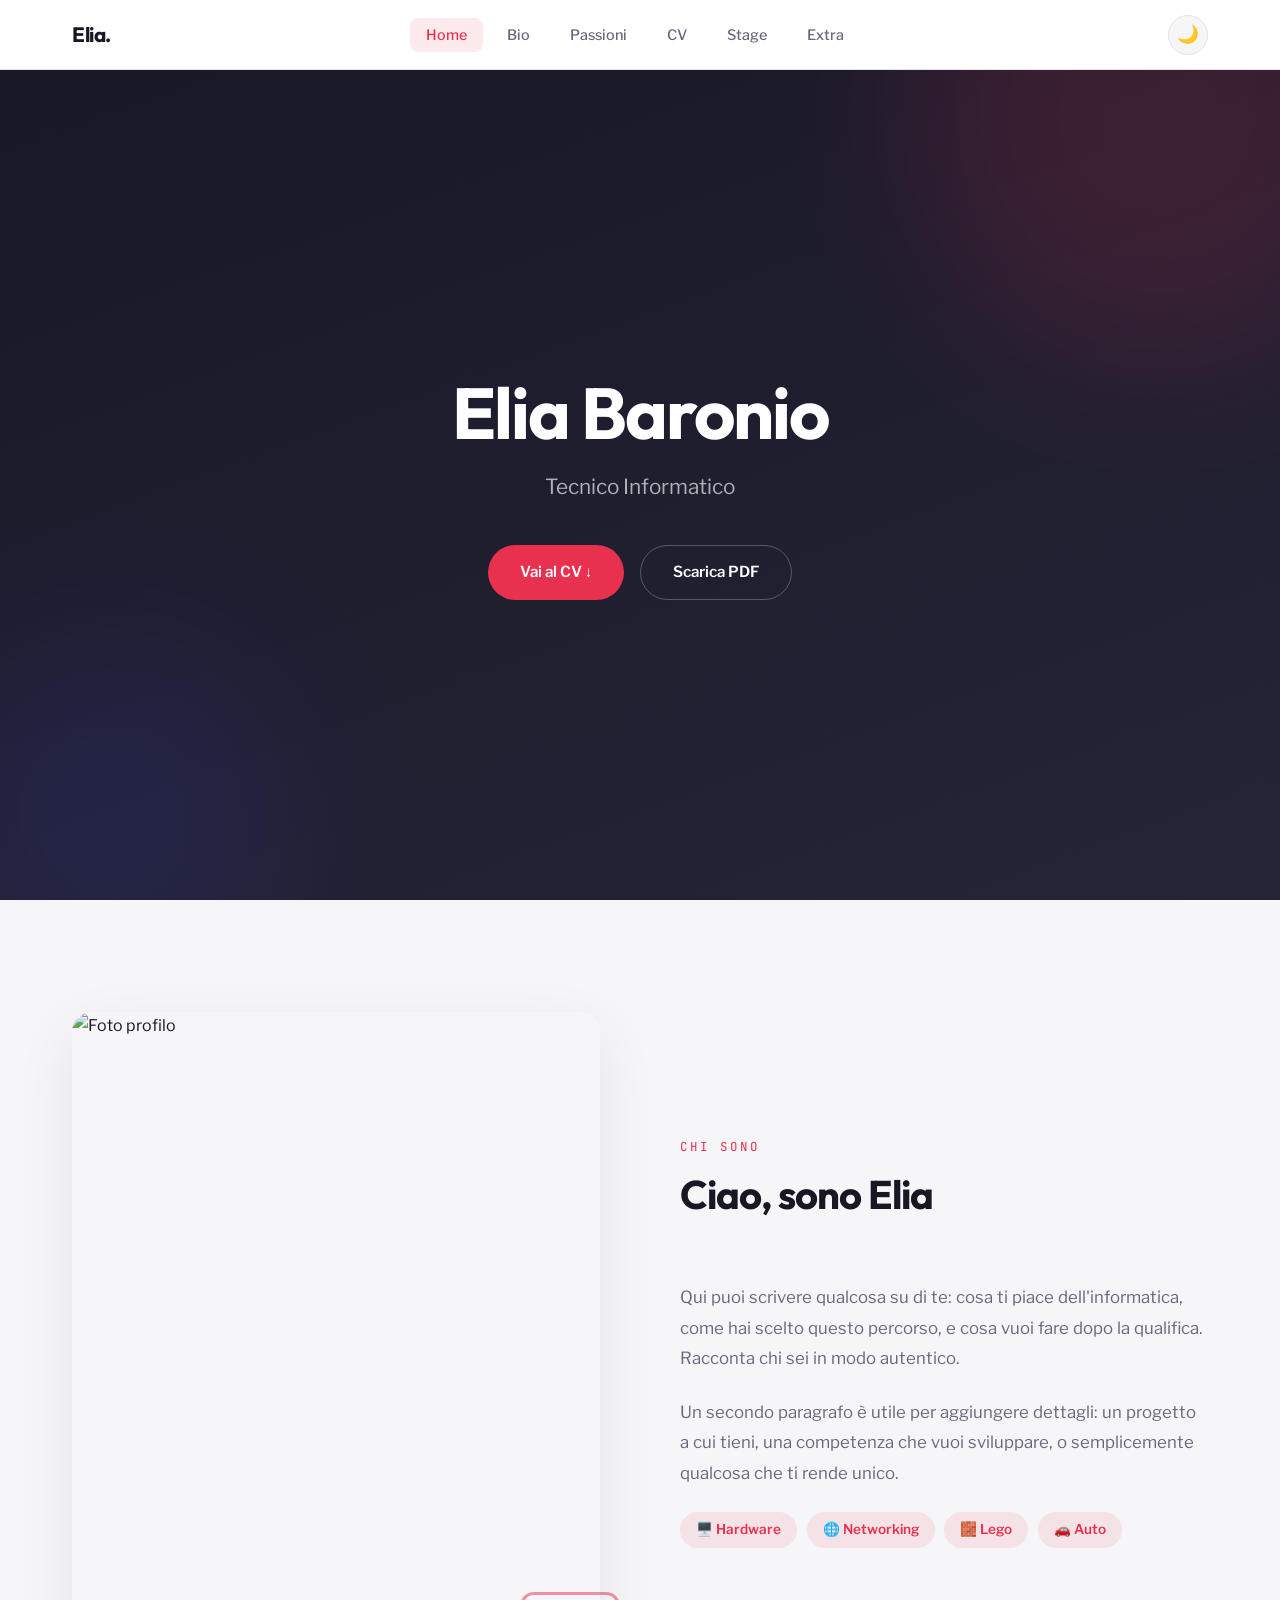
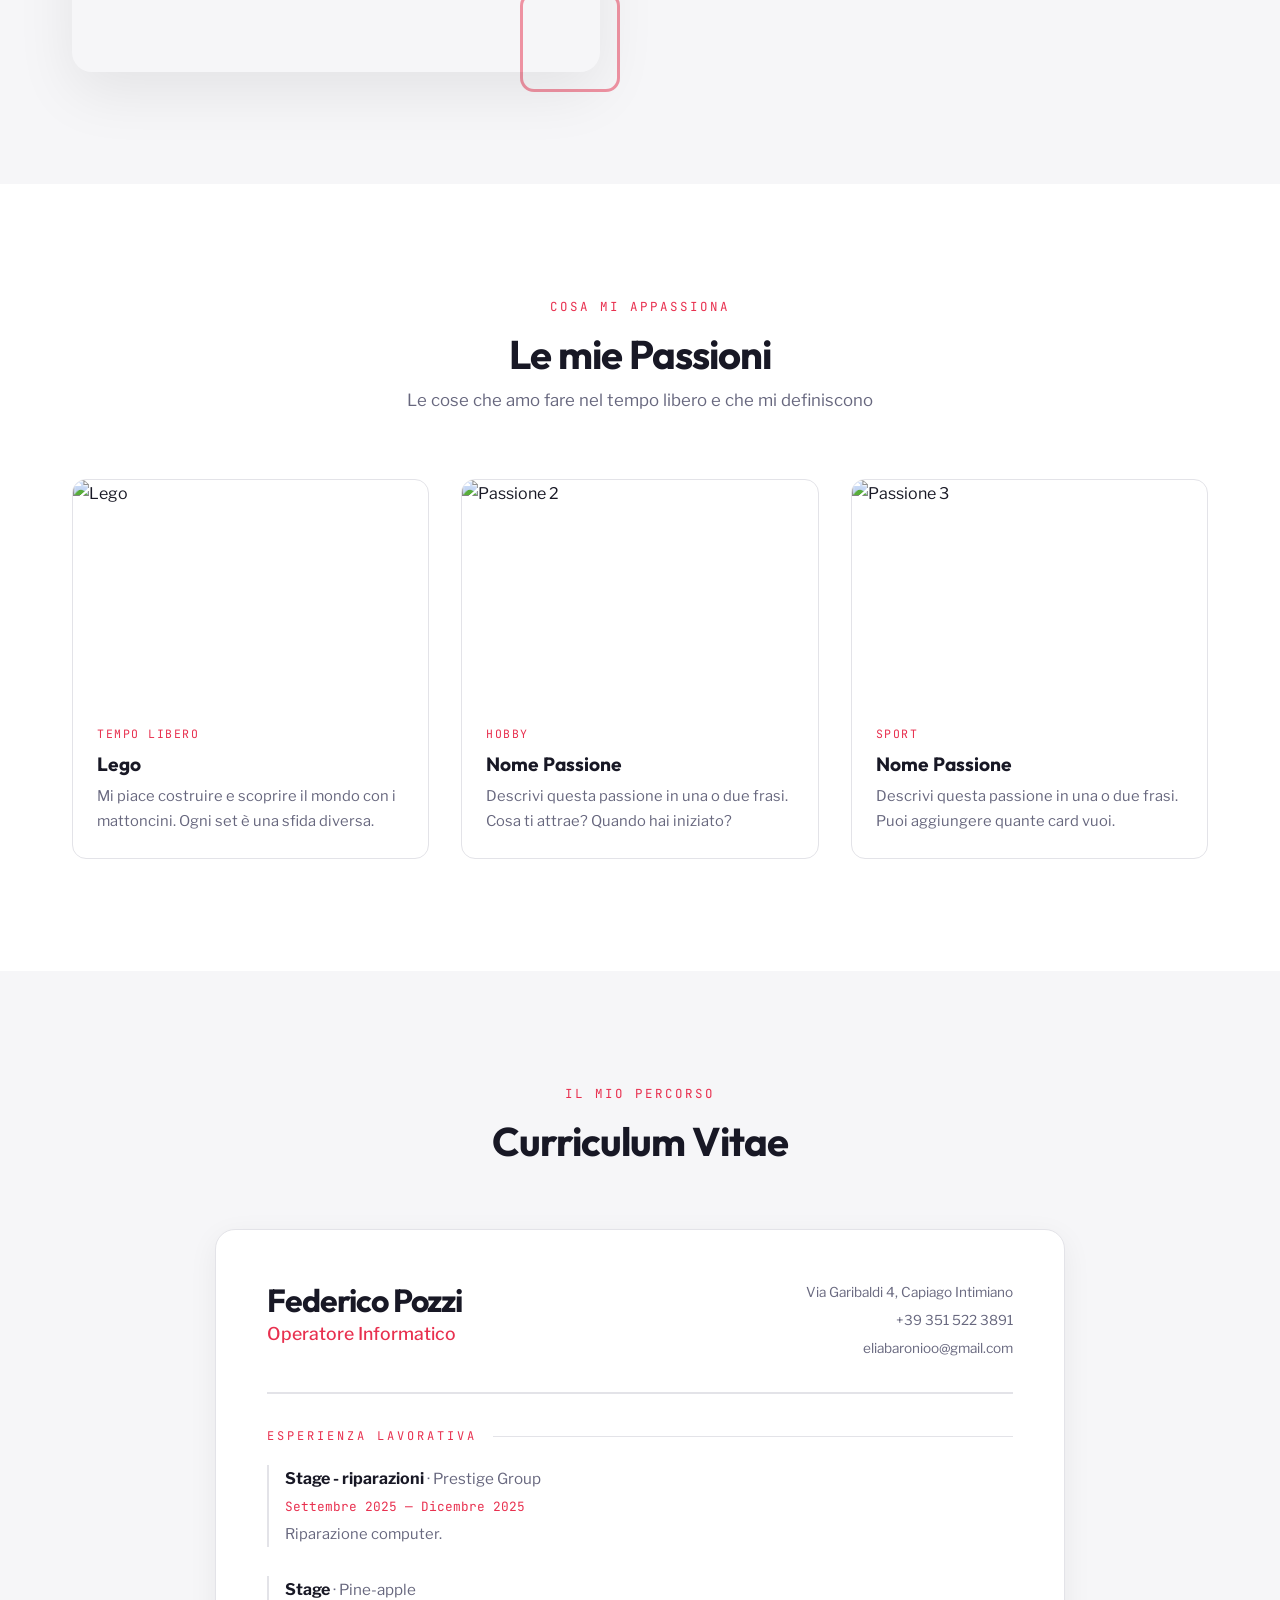
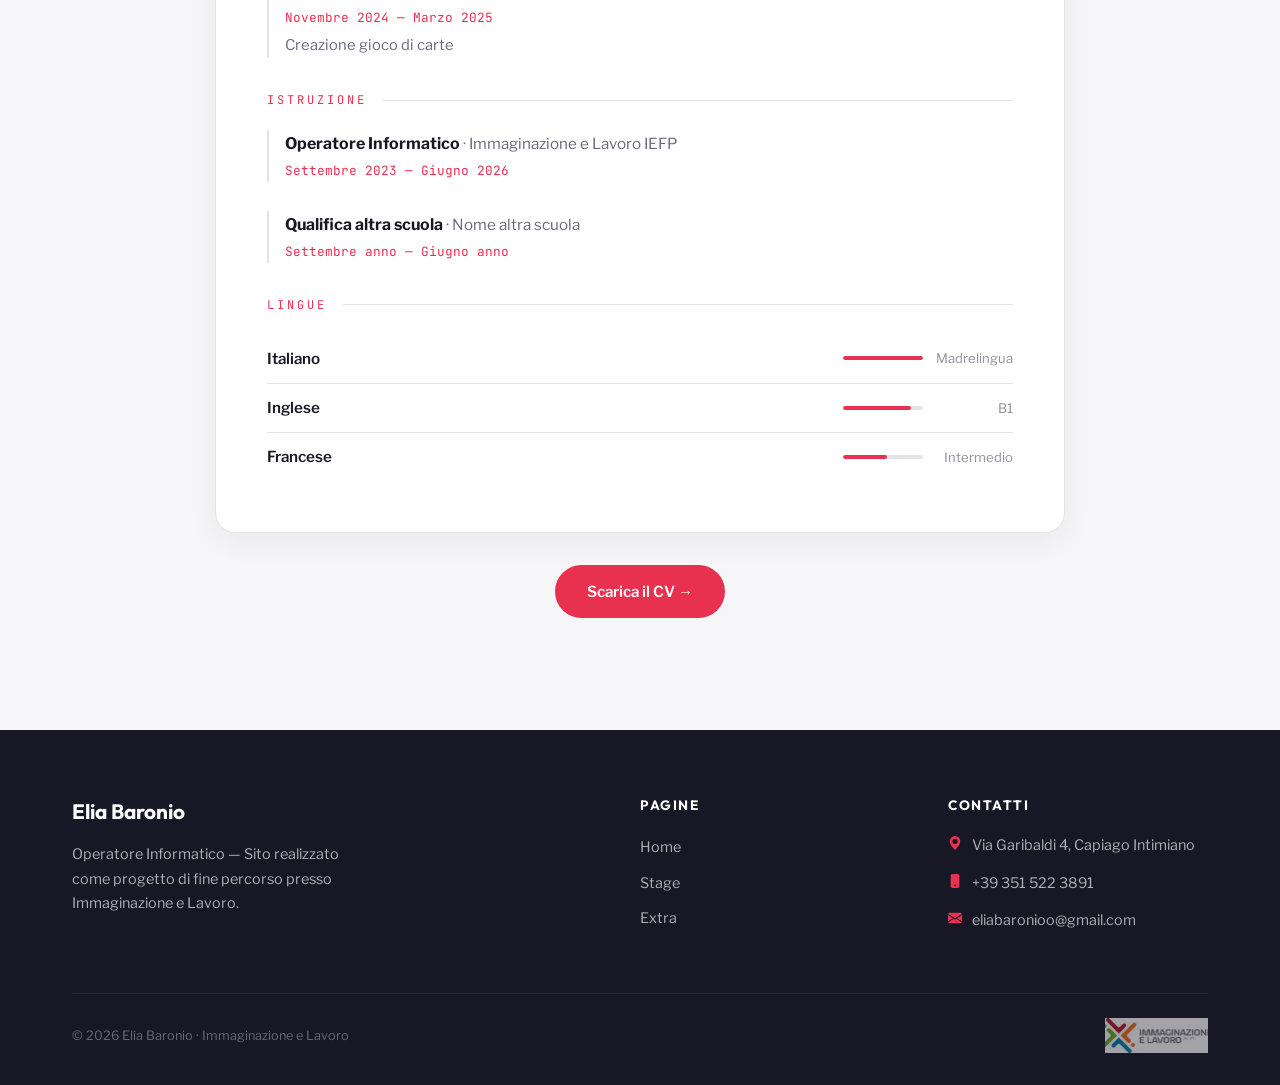
==== index.html @ a33b9530 "Initial commit" ====
<!DOCTYPE html>
<html lang="it" data-theme="default">
<!--
    PERSONALIZZAZIONE RAPIDA:
    
    1. TEMA: cambia data-theme="default" qui sopra con:
       ocean, sunset, forest, lavender, mono
    
    2. DARK MODE: il bottone 🌙 in alto a destra
    
    3. FONT: cambia i link Google Fonts qui sotto
    
    4. CONTENUTI: cerca i commenti "MODIFICA" nel codice
-->
<head>
    <meta charset="UTF-8">
    <meta name="viewport" content="width=device-width, initial-scale=1.0">
    <title>Elia Baronio — Portfolio</title>

    <!-- MODIFICA: Cambia i font qui se vuoi -->
    <link rel="preconnect" href="https://fonts.googleapis.com">
    <link rel="preconnect" href="https://fonts.gstatic.com" crossorigin>
    <link href="https://fonts.googleapis.com/css2?family=Outfit:wght@400;500;600;700&family=Libre+Franklin:wght@400;500;600;700&family=JetBrains+Mono:wght@400;500&display=swap" rel="stylesheet">

    <link rel="stylesheet" href="./style.css">
</head>
<body>

    <!-- ====== NAVBAR ====== -->
    <nav class="site-nav">
        <div class="nav-inner">
            <!-- MODIFICA: il tuo nome -->
            <a href="#" class="nav-brand">Elia.</a>

            <button class="nav-burger" id="navBurger" aria-label="Apri menu">
                <span></span><span></span><span></span>
            </button>

            <ul class="nav-links" id="navLinks">
                <li><a href="#" class="active">Home</a></li>
                <li><a href="#bio">Bio</a></li>
                <li><a href="#passioni">Passioni</a></li>
                <li><a href="#cv">CV</a></li>
                <li><a href="./stage.html">Stage</a></li>
                <li><a href="./extra.html">Extra</a></li>
            </ul>

            <button class="theme-toggle" id="themeToggle" aria-label="Cambia tema">🌙</button>
        </div>
    </nav>

    <!-- ====== HERO ====== -->
    <section class="hero">
        <div class="hero-pattern"></div>
        <div class="hero-blob hero-blob-1"></div>
        <div class="hero-blob hero-blob-2"></div>

        <div class="hero-content">
            <!-- MODIFICA: il tuo badge, nome e descrizione -->
            <h1 class="reveal reveal-delay-1">Elia Baronio</h1>
            <p class="hero-sub reveal reveal-delay-2">Tecnico Informatico</p>
            <div class="hero-cta reveal reveal-delay-3">
                <a href="#cv" class="btn-primary-custom">Vai al CV ↓</a>
                <a href="./doc/Cv.pdf" target="_blank" class="btn-outline-custom">Scarica PDF</a>
            </div>
        </div>
    </section>

    <!-- ====== BIO ====== -->
    <section class="section" id="bio">
        <div class="section-container">
            <div class="bio-grid">
                <div class="bio-image reveal-left">
                    <div class="bio-image-frame">
                        <!-- MODIFICA: sostituisci con la tua foto (./img/foto.jpg) -->
                        <img src="https://placehold.co/500x625/1a1a2e/e94560?text=La+tua+foto" alt="Foto profilo">
                    </div>
                </div>
                <div class="bio-text-area reveal-right">
                    <div class="section-header">
                        <span class="section-label">Chi sono</span>
                        <h2 class="section-title">Ciao, sono Elia</h2>
                    </div>
                    <!-- MODIFICA: scrivi la tua bio -->
                    <p>
                        Qui puoi scrivere qualcosa su di te: cosa ti piace dell'informatica, 
                        come hai scelto questo percorso, e cosa vuoi fare dopo la qualifica. 
                        Racconta chi sei in modo autentico.
                    </p>
                    <p>
                        Un secondo paragrafo è utile per aggiungere dettagli: un progetto 
                        a cui tieni, una competenza che vuoi sviluppare, o semplicemente 
                        qualcosa che ti rende unico.
                    </p>
                    <!-- MODIFICA: le tue "etichette" -->
                    <div class="bio-pills">
                        <span class="bio-pill">🖥️ Hardware</span>
                        <span class="bio-pill">🌐 Networking</span>
                        <span class="bio-pill">🧱 Lego</span>
                        <span class="bio-pill">🚗 Auto</span>
                    </div>
                </div>
            </div>
        </div>
    </section>

    <!-- ====== PASSIONI ====== -->
    <section class="section section-alt" id="passioni">
        <div class="section-container">
            <div class="section-header center reveal">
                <span class="section-label">Cosa mi appassiona</span>
                <h2 class="section-title">Le mie Passioni</h2>
                <p class="section-desc">Le cose che amo fare nel tempo libero e che mi definiscono</p>
            </div>

            <div class="passions-grid">

                <!-- MODIFICA: Card 1 — cambia immagine, categoria, titolo e testo -->
                <div class="passion-card reveal reveal-delay-1">
                    <div class="passion-card-img">
                        <img src="./img/5006921.png" alt="Lego">
                    </div>
                    <div class="passion-card-body">
                        <span class="passion-card-tag">Tempo libero</span>
                        <h3>Lego</h3>
                        <p>Mi piace costruire e scoprire il mondo con i mattoncini. Ogni set è una sfida diversa.</p>
                    </div>
                </div>

                <!-- MODIFICA: Card 2 -->
                <div class="passion-card reveal reveal-delay-2">
                    <div class="passion-card-img">
                        <img src="./img/1.png" alt="Passione 2">
                    </div>
                    <div class="passion-card-body">
                        <span class="passion-card-tag">Hobby</span>
                        <h3>Nome Passione</h3>
                        <p>Descrivi questa passione in una o due frasi. Cosa ti attrae? Quando hai iniziato?</p>
                    </div>
                </div>

                <!-- MODIFICA: Card 3 -->
                <div class="passion-card reveal reveal-delay-3">
                    <div class="passion-card-img">
                        <img src="./img/5006921.png" alt="Passione 3">
                    </div>
                    <div class="passion-card-body">
                        <span class="passion-card-tag">Sport</span>
                        <h3>Nome Passione</h3>
                        <p>Descrivi questa passione in una o due frasi. Puoi aggiungere quante card vuoi.</p>
                    </div>
                </div>

            </div>
        </div>
    </section>

    <!-- ====== CV ====== -->
    <section class="section" id="cv">
        <div class="section-container">
            <div class="section-header center reveal">
                <span class="section-label">Il mio percorso</span>
                <h2 class="section-title">Curriculum Vitae</h2>
            </div>

            <div class="cv-paper reveal">
                <!-- MODIFICA: intestazione CV -->
                <div class="cv-header">
                    <div>
                        <h2 class="cv-name">Federico Pozzi</h2>
                        <p class="cv-role">Operatore Informatico</p>
                    </div>
                    <div class="cv-contact-mini">
                        <span>Via Garibaldi 4, Capiago Intimiano</span>
                        <span>+39 351 522 3891</span>
                        <span>eliabaronioo@gmail.com</span>
                    </div>
                </div>

                <!-- Esperienza -->
                <div class="cv-section-title">Esperienza Lavorativa</div>

                <!-- MODIFICA: aggiungi le tue esperienze -->
                <div class="cv-entry">
                    <span class="cv-entry-title">Stage - riparazioni</span>
                    <span class="cv-entry-place"> · Prestige Group </span>
                    <span class="cv-entry-date">Settembre 2025 — Dicembre 2025</span>
                    <p class="cv-entry-desc">Riparazione computer.</p>
                </div>

                <div class="cv-entry">
                    <span class="cv-entry-title">Stage</span>
                    <span class="cv-entry-place"> · Pine-apple</span>
                    <span class="cv-entry-date">Novembre 2024 — Marzo 2025</span>
                    <p class="cv-entry-desc">Creazione gioco di carte</p>
                </div>

                <!-- Istruzione -->
                <div class="cv-section-title">Istruzione</div>

                <div class="cv-entry">
                    <span class="cv-entry-title">Operatore Informatico</span>
                    <span class="cv-entry-place"> · Immaginazione e Lavoro IEFP</span>
                    <span class="cv-entry-date">Settembre 2023 — Giugno 2026</span>
                </div>

                <div class="cv-entry">
                    <span class="cv-entry-title">Qualifica altra scuola</span>
                    <span class="cv-entry-place"> · Nome altra scuola</span>
                    <span class="cv-entry-date">Settembre anno — Giugno anno</span>
                </div>

                <!-- Lingue -->
                <div class="cv-section-title">Lingue</div>

                <!-- MODIFICA: le tue lingue e livelli (width della barra: 100% = nativo, 80% = avanzato, 60% = intermedio, 40% = base) -->
                <div class="cv-lang">
                    <span class="cv-lang-name">Italiano</span>
                    <div class="cv-lang-level">
                        <div class="cv-lang-bar"><div class="cv-lang-bar-fill" style="width: 100%"></div></div>
                        <span class="cv-lang-label">Madrelingua</span>
                    </div>
                </div>
                <div class="cv-lang">
                    <span class="cv-lang-name">Inglese</span>
                    <div class="cv-lang-level">
                        <div class="cv-lang-bar"><div class="cv-lang-bar-fill" style="width: 85%"></div></div>
                        <span class="cv-lang-label">B1</span>
                    </div>
                </div>
                <div class="cv-lang">
                    <span class="cv-lang-name">Francese</span>
                    <div class="cv-lang-level">
                        <div class="cv-lang-bar"><div class="cv-lang-bar-fill" style="width: 55%"></div></div>
                        <span class="cv-lang-label">Intermedio</span>
                    </div>
                </div>
            </div>

            <div style="text-align: center; margin-top: 2rem;" class="reveal">
                <a href="./doc/Cv.pdf" target="_blank" class="btn-primary-custom">Scarica il CV →</a>
            </div>
        </div>
    </section>

    <!-- ====== FOOTER ====== -->
    <footer class="site-footer">
        <div class="section-container">
            <div class="footer-grid">
                <div>
                    <!-- MODIFICA: il tuo nome e descrizione -->
                    <p class="footer-brand">Elia Baronio</p>
                    <p class="footer-desc">
                        Operatore Informatico — Sito realizzato come progetto di fine percorso 
                        presso Immaginazione e Lavoro.
                    </p>
                </div>
                <div>
                    <p class="footer-heading">Pagine</p>
                    <ul class="footer-links">
                        <li><a href="#">Home</a></li>
                        <li><a href="./pages/stage.html">Stage</a></li>
                        <li><a href="./pages/extra.html">Extra</a></li>
                    </ul>
                </div>
                <div>
                    <p class="footer-heading">Contatti</p>
                    <!-- MODIFICA: i tuoi contatti -->
                    <div class="footer-contact-item">
                        <svg xmlns="http://www.w3.org/2000/svg" width="14" height="14" fill="currentColor" viewBox="0 0 16 16"><path d="M8 16s6-5.686 6-10A6 6 0 0 0 2 6c0 4.314 6 10 6 10m0-7a3 3 0 1 1 0-6 3 3 0 0 1 0 6"/></svg>
                        <span>Via Garibaldi 4, Capiago Intimiano</span>
                    </div>
                    <div class="footer-contact-item">
                        <svg xmlns="http://www.w3.org/2000/svg" width="14" height="14" fill="currentColor" viewBox="0 0 16 16"><path d="M3 2a2 2 0 0 1 2-2h6a2 2 0 0 1 2 2v12a2 2 0 0 1-2 2H5a2 2 0 0 1-2-2zm6 11a1 1 0 1 0-2 0 1 1 0 0 0 2 0"/></svg>
                        <span>+39 351 522 3891</span>
                    </div>
                    <div class="footer-contact-item">
                        <svg xmlns="http://www.w3.org/2000/svg" width="14" height="14" fill="currentColor" viewBox="0 0 16 16"><path d="M.05 3.555A2 2 0 0 1 2 2h12a2 2 0 0 1 1.95 1.555L8 8.414zM0 4.697v7.104l5.803-3.558zM6.761 8.83l-6.57 4.027A2 2 0 0 0 2 14h12a2 2 0 0 0 1.808-1.144l-6.57-4.027L8 9.586zm3.436-.586L16 11.801V4.697z"/></svg>
                        <span>eliabaronioo@gmail.com</span>
                    </div>
                </div>
            </div>
            <div class="footer-bottom">
                <span class="footer-copy">© 2026 Elia Baronio · Immaginazione e Lavoro</span>
                <img src="./img/logo.webp" class="footer-logo" alt="Logo scuola">
            </div>
        </div>
    </footer>

    <script src="./script.js"></script>
</body>
</html>
---- style.css ----
/* ============================================================
   TEMPLATE SITO PERSONALE - QUARTA INFORMATICA
   ============================================================
   
   COME PERSONALIZZARE:
   
   1. SCEGLI UN TEMA
      Cambia data-theme="default" nel tag <html> di ogni pagina.
      Temi disponibili: default, ocean, sunset, forest, lavender, mono
   
   2. DARK MODE
      Il bottone in navbar attiva/disattiva la dark mode.
      Funziona automaticamente con tutti i temi.
   
   3. COLORI CUSTOM
      Se vuoi un colore tutto tuo, modifica le variabili in
      [data-theme="default"] qui sotto.
   
   4. FONT
      Cambia il link Google Fonts nell'HTML e aggiorna
      --font-display e --font-body qui sotto.
   
   5. ANIMAZIONI
      Ogni elemento con classe .reveal si anima allo scroll.
      Aggiungi .reveal-delay-1, .reveal-delay-2, ecc. per ritardi.
   
   ============================================================ */

/* === TEMI PRECONFIGURATI === */
/* Cambia data-theme="" nel tag <html> per switchare tema */

[data-theme="default"] {
    --hue: 240;
    --accent-h: 350;
    --accent-s: 80%;
    --accent-l: 55%;
}

[data-theme="ocean"] {
    --hue: 200;
    --accent-h: 175;
    --accent-s: 70%;
    --accent-l: 45%;
}

[data-theme="sunset"] {
    --hue: 25;
    --accent-h: 15;
    --accent-s: 85%;
    --accent-l: 55%;
}

[data-theme="forest"] {
    --hue: 150;
    --accent-h: 145;
    --accent-s: 55%;
    --accent-l: 40%;
}

[data-theme="lavender"] {
    --hue: 270;
    --accent-h: 280;
    --accent-s: 60%;
    --accent-l: 55%;
}

[data-theme="mono"] {
    --hue: 0;
    --accent-h: 0;
    --accent-s: 0%;
    --accent-l: 25%;
}

/* === SISTEMA COLORI (generato da variabili) === */
:root {
    /* Font */
    --font-display: 'Outfit', sans-serif;
    --font-body: 'Libre Franklin', sans-serif;
    --font-mono: 'JetBrains Mono', monospace;
    
    /* Sizing */
    --radius-sm: 8px;
    --radius-md: 14px;
    --radius-lg: 20px;
    --radius-full: 100px;
    
    /* Transitions */
    --ease-out: cubic-bezier(0.16, 1, 0.3, 1);
    --ease-spring: cubic-bezier(0.34, 1.56, 0.64, 1);
    --duration-fast: 0.2s;
    --duration-normal: 0.4s;
    --duration-slow: 0.7s;
    
    /* Navbar height */
    --nav-height: 70px;
}

/* Light mode (default) */
html:not([data-dark]) {
    --bg-primary: hsl(var(--hue), 15%, 97%);
    --bg-secondary: #ffffff;
    --bg-elevated: #ffffff;
    --bg-hero: hsl(var(--hue), 25%, 12%);
    --bg-hero-2: hsl(var(--hue), 20%, 18%);
    
    --text-primary: hsl(var(--hue), 20%, 12%);
    --text-secondary: hsl(var(--hue), 10%, 45%);
    --text-tertiary: hsl(var(--hue), 8%, 60%);
    --text-on-dark: #ffffff;
    --text-on-dark-muted: rgba(255,255,255,0.65);
    
    --border-light: hsl(var(--hue), 10%, 90%);
    --border-medium: hsl(var(--hue), 10%, 85%);
    
    --shadow-sm: 0 2px 8px rgba(0,0,0,0.04);
    --shadow-md: 0 8px 30px rgba(0,0,0,0.06);
    --shadow-lg: 0 20px 60px rgba(0,0,0,0.08);
    --shadow-accent: 0 8px 30px hsla(var(--accent-h), var(--accent-s), var(--accent-l), 0.25);
}

/* Dark mode */
html[data-dark] {
    --bg-primary: hsl(var(--hue), 15%, 8%);
    --bg-secondary: hsl(var(--hue), 12%, 12%);
    --bg-elevated: hsl(var(--hue), 12%, 15%);
    --bg-hero: hsl(var(--hue), 20%, 5%);
    --bg-hero-2: hsl(var(--hue), 15%, 10%);
    
    --text-primary: hsl(var(--hue), 10%, 92%);
    --text-secondary: hsl(var(--hue), 8%, 60%);
    --text-tertiary: hsl(var(--hue), 6%, 45%);
    --text-on-dark: #ffffff;
    --text-on-dark-muted: rgba(255,255,255,0.55);
    
    --border-light: hsl(var(--hue), 10%, 18%);
    --border-medium: hsl(var(--hue), 10%, 22%);
    
    --shadow-sm: 0 2px 8px rgba(0,0,0,0.2);
    --shadow-md: 0 8px 30px rgba(0,0,0,0.3);
    --shadow-lg: 0 20px 60px rgba(0,0,0,0.4);
    --shadow-accent: 0 8px 30px hsla(var(--accent-h), var(--accent-s), var(--accent-l), 0.2);
}

/* Accent color (uguale in light e dark) */
html {
    --accent: hsl(var(--accent-h), var(--accent-s), var(--accent-l));
    --accent-hover: hsl(var(--accent-h), var(--accent-s), calc(var(--accent-l) - 8%));
    --accent-soft: hsla(var(--accent-h), var(--accent-s), var(--accent-l), 0.1);
    --accent-medium: hsla(var(--accent-h), var(--accent-s), var(--accent-l), 0.2);
}

/* === RESET & BASE === */
*, *::before, *::after {
    margin: 0;
    padding: 0;
    box-sizing: border-box;
}

html {
    scroll-behavior: smooth;
}

body {
    font-family: var(--font-body);
    color: var(--text-primary);
    background-color: var(--bg-primary);
    line-height: 1.7;
    transition: background-color var(--duration-normal) var(--ease-out),
                color var(--duration-normal) var(--ease-out);
    -webkit-font-smoothing: antialiased;
}

h1, h2, h3, h4, h5, h6 {
    font-family: var(--font-display);
    font-weight: 700;
    color: var(--text-primary);
    line-height: 1.2;
}

a {
    color: var(--accent);
    text-decoration: none;
    transition: color var(--duration-fast);
}

a:hover {
    color: var(--accent-hover);
}

img {
    max-width: 100%;
    display: block;
}

/* === NAVBAR === */
.site-nav {
    position: fixed;
    top: 0;
    left: 0;
    right: 0;
    height: var(--nav-height);
    background: var(--bg-secondary);
    border-bottom: 1px solid var(--border-light);
    z-index: 1000;
    display: flex;
    align-items: center;
    transition: background var(--duration-normal) var(--ease-out),
                border-color var(--duration-normal) var(--ease-out),
                box-shadow var(--duration-normal) var(--ease-out);
}

.site-nav.scrolled {
    box-shadow: var(--shadow-sm);
}

.nav-inner {
    width: 100%;
    max-width: 1200px;
    margin: 0 auto;
    padding: 0 2rem;
    display: flex;
    align-items: center;
    justify-content: space-between;
}

.nav-brand {
    font-family: var(--font-display);
    font-weight: 700;
    font-size: 1.3rem;
    color: var(--text-primary);
    text-decoration: none;
    letter-spacing: -0.5px;
}

.nav-links {
    display: flex;
    align-items: center;
    gap: 0.5rem;
    list-style: none;
}

.nav-links a {
    font-family: var(--font-body);
    font-weight: 500;
    font-size: 0.9rem;
    color: var(--text-secondary);
    padding: 0.5rem 1rem;
    border-radius: var(--radius-sm);
    text-decoration: none;
    transition: all var(--duration-fast);
}

.nav-links a:hover,
.nav-links a.active {
    color: var(--accent);
    background: var(--accent-soft);
}

/* Dark mode toggle */
.theme-toggle {
    width: 40px;
    height: 40px;
    border-radius: 50%;
    border: 1px solid var(--border-light);
    background: var(--bg-primary);
    cursor: pointer;
    display: flex;
    align-items: center;
    justify-content: center;
    font-size: 1.1rem;
    transition: all var(--duration-fast);
    margin-left: 0.5rem;
    color: var(--text-secondary);
}

.theme-toggle:hover {
    border-color: var(--accent);
    color: var(--accent);
    transform: rotate(20deg);
}

/* Mobile nav */
.nav-burger {
    display: none;
    flex-direction: column;
    gap: 5px;
    cursor: pointer;
    background: none;
    border: none;
    padding: 5px;
}

.nav-burger span {
    width: 22px;
    height: 2px;
    background: var(--text-primary);
    border-radius: 2px;
    transition: all var(--duration-fast);
}

/* === HERO === */
.hero {
    min-height: 100vh;
    display: flex;
    align-items: center;
    justify-content: center;
    text-align: center;
    background: linear-gradient(160deg, var(--bg-hero) 0%, var(--bg-hero-2) 100%);
    position: relative;
    overflow: hidden;
    padding-top: var(--nav-height);
}

/* Pattern decorativo sullo sfondo dell'hero */
.hero-pattern {
    position: absolute;
    inset: 0;
    opacity: 0.04;
    background-image: 
        radial-gradient(circle at 20% 50%, var(--accent) 1px, transparent 1px),
        radial-gradient(circle at 80% 20%, var(--accent) 1px, transparent 1px),
        radial-gradient(circle at 60% 80%, var(--accent) 1px, transparent 1px);
    background-size: 80px 80px, 60px 60px, 100px 100px;
}

/* Cerchi decorativi */
.hero-blob {
    position: absolute;
    border-radius: 50%;
    filter: blur(80px);
    opacity: 0.15;
}

.hero-blob-1 {
    width: 500px;
    height: 500px;
    background: var(--accent);
    top: -15%;
    right: -10%;
}

.hero-blob-2 {
    width: 350px;
    height: 350px;
    background: hsl(var(--hue), 50%, 50%);
    bottom: -10%;
    left: -5%;
}

.hero-content {
    position: relative;
    z-index: 1;
    padding: 2rem;
}

.hero-label {
    display: inline-block;
    font-family: var(--font-mono);
    font-size: 0.8rem;
    letter-spacing: 2px;
    text-transform: uppercase;
    color: var(--accent);
    background: var(--accent-soft);
    padding: 0.4rem 1.2rem;
    border-radius: var(--radius-full);
    margin-bottom: 1.5rem;
}

.hero h1 {
    font-size: clamp(2.5rem, 6vw, 4.5rem);
    color: var(--text-on-dark);
    letter-spacing: -2px;
    margin-bottom: 0.8rem;
}

.hero .hero-sub {
    font-size: clamp(1rem, 2vw, 1.3rem);
    color: var(--text-on-dark-muted);
    font-weight: 400;
    max-width: 500px;
    margin: 0 auto;
}

.hero-cta {
    margin-top: 2.5rem;
    display: flex;
    gap: 1rem;
    justify-content: center;
    flex-wrap: wrap;
}

/* === BOTTONI === */
.btn-primary-custom {
    display: inline-flex;
    align-items: center;
    gap: 0.5rem;
    padding: 0.85rem 2rem;
    background: var(--accent);
    color: #fff;
    border: none;
    border-radius: var(--radius-full);
    font-family: var(--font-body);
    font-weight: 600;
    font-size: 0.95rem;
    cursor: pointer;
    text-decoration: none;
    transition: all var(--duration-fast) var(--ease-out);
}

.btn-primary-custom:hover {
    background: var(--accent-hover);
    color: #fff;
    transform: translateY(-2px);
    box-shadow: var(--shadow-accent);
}

.btn-outline-custom {
    display: inline-flex;
    align-items: center;
    gap: 0.5rem;
    padding: 0.85rem 2rem;
    background: transparent;
    color: var(--text-on-dark);
    border: 1px solid rgba(255,255,255,0.25);
    border-radius: var(--radius-full);
    font-family: var(--font-body);
    font-weight: 600;
    font-size: 0.95rem;
    cursor: pointer;
    text-decoration: none;
    transition: all var(--duration-fast) var(--ease-out);
}

.btn-outline-custom:hover {
    background: rgba(255,255,255,0.1);
    color: #fff;
    border-color: rgba(255,255,255,0.5);
}

/* Variante per sfondi chiari */
.btn-outline-light {
    color: var(--text-primary);
    border-color: var(--border-medium);
}

.btn-outline-light:hover {
    color: var(--accent);
    border-color: var(--accent);
    background: var(--accent-soft);
}

/* === SEZIONI === */
.section {
    padding: 7rem 0;
}

.section-alt {
    background: var(--bg-secondary);
}

.section-container {
    max-width: 1200px;
    margin: 0 auto;
    padding: 0 2rem;
}

.section-header {
    margin-bottom: 4rem;
}

.section-label {
    font-family: var(--font-mono);
    font-size: 0.78rem;
    text-transform: uppercase;
    letter-spacing: 3px;
    color: var(--accent);
    margin-bottom: 0.8rem;
    display: block;
}

.section-title {
    font-size: clamp(1.8rem, 3.5vw, 2.5rem);
    letter-spacing: -1px;
    margin-bottom: 0.5rem;
}

.section-desc {
    font-size: 1.05rem;
    color: var(--text-secondary);
    max-width: 550px;
}

/* Centrato */
.section-header.center {
    text-align: center;
}

.section-header.center .section-desc {
    margin: 0 auto;
}

/* === BIO === */
.bio-grid {
    display: grid;
    grid-template-columns: 1fr 1fr;
    gap: 5rem;
    align-items: center;
}

.bio-image {
    position: relative;
}

.bio-image-frame {
    width: 100%;
    aspect-ratio: 4/5;
    border-radius: var(--radius-lg);
    overflow: hidden;
    box-shadow: var(--shadow-lg);
    position: relative;
}

.bio-image-frame img {
    width: 100%;
    height: 100%;
    object-fit: cover;
}

/* Decorazione immagine - quadrato accent */
.bio-image::after {
    content: '';
    position: absolute;
    width: 100px;
    height: 100px;
    border: 3px solid var(--accent);
    border-radius: var(--radius-md);
    bottom: -20px;
    right: -20px;
    z-index: -1;
    opacity: 0.5;
}

.bio-text-area p {
    font-size: 1.05rem;
    color: var(--text-secondary);
    margin-bottom: 1.5rem;
    line-height: 1.8;
}

/* Info pills nella bio */
.bio-pills {
    display: flex;
    flex-wrap: wrap;
    gap: 0.6rem;
    margin-top: 1.5rem;
}

.bio-pill {
    display: inline-flex;
    align-items: center;
    gap: 0.4rem;
    padding: 0.4rem 1rem;
    background: var(--accent-soft);
    color: var(--accent);
    border-radius: var(--radius-full);
    font-size: 0.85rem;
    font-weight: 600;
}

/* === PASSIONI (Grid) === */
.passions-grid {
    display: grid;
    grid-template-columns: repeat(auto-fit, minmax(300px, 1fr));
    gap: 2rem;
}

.passion-card {
    background: var(--bg-elevated);
    border: 1px solid var(--border-light);
    border-radius: var(--radius-md);
    overflow: hidden;
    transition: transform var(--duration-normal) var(--ease-spring),
                box-shadow var(--duration-normal) var(--ease-out);
}

.passion-card:hover {
    transform: translateY(-8px);
    box-shadow: var(--shadow-md);
}

.passion-card-img {
    height: 220px;
    overflow: hidden;
}

.passion-card-img img {
    width: 100%;
    height: 100%;
    object-fit: cover;
    transition: transform var(--duration-slow) var(--ease-out);
}

.passion-card:hover .passion-card-img img {
    transform: scale(1.05);
}

.passion-card-body {
    padding: 1.5rem;
}

.passion-card-tag {
    font-family: var(--font-mono);
    font-size: 0.72rem;
    text-transform: uppercase;
    letter-spacing: 1.5px;
    color: var(--accent);
    margin-bottom: 0.6rem;
    display: block;
}

.passion-card-body h3 {
    font-size: 1.2rem;
    margin-bottom: 0.5rem;
}

.passion-card-body p {
    font-size: 0.92rem;
    color: var(--text-secondary);
}

/* === CV === */
.cv-paper {
    background: var(--bg-elevated);
    border: 1px solid var(--border-light);
    border-radius: var(--radius-lg);
    padding: clamp(2rem, 4vw, 3.5rem);
    max-width: 850px;
    margin: 0 auto;
    box-shadow: var(--shadow-md);
    transition: background var(--duration-normal), border-color var(--duration-normal);
}

.cv-header {
    display: flex;
    justify-content: space-between;
    align-items: flex-start;
    flex-wrap: wrap;
    gap: 1rem;
    margin-bottom: 2rem;
    padding-bottom: 2rem;
    border-bottom: 2px solid var(--border-light);
}

.cv-name {
    font-size: 2rem;
    letter-spacing: -1px;
}

.cv-role {
    color: var(--accent);
    font-weight: 500;
    font-size: 1.1rem;
}

.cv-contact-mini {
    display: flex;
    flex-direction: column;
    gap: 0.3rem;
    font-size: 0.85rem;
    color: var(--text-secondary);
    text-align: right;
}

.cv-section-title {
    font-family: var(--font-mono);
    font-size: 0.75rem;
    text-transform: uppercase;
    letter-spacing: 3px;
    color: var(--accent);
    margin-top: 2rem;
    margin-bottom: 1.2rem;
    display: flex;
    align-items: center;
    gap: 1rem;
}

.cv-section-title::after {
    content: '';
    flex: 1;
    height: 1px;
    background: var(--border-light);
}

.cv-entry {
    margin-bottom: 1.8rem;
    padding-left: 1rem;
    border-left: 2px solid var(--border-light);
    transition: border-color var(--duration-fast);
}

.cv-entry:hover {
    border-left-color: var(--accent);
}

.cv-entry-title {
    font-weight: 700;
    font-size: 1rem;
    color: var(--text-primary);
}

.cv-entry-place {
    color: var(--text-secondary);
    font-size: 0.95rem;
}

.cv-entry-date {
    font-family: var(--font-mono);
    font-size: 0.8rem;
    color: var(--accent);
    margin-top: 0.2rem;
    display: block;
}

.cv-entry-desc {
    color: var(--text-secondary);
    font-size: 0.92rem;
    margin-top: 0.3rem;
}

/* Lingue con barre */
.cv-lang {
    display: flex;
    align-items: center;
    justify-content: space-between;
    padding: 0.7rem 0;
    border-bottom: 1px solid var(--border-light);
}

.cv-lang:last-child {
    border-bottom: none;
}

.cv-lang-name {
    font-weight: 600;
    font-size: 0.95rem;
}

.cv-lang-level {
    display: flex;
    align-items: center;
    gap: 0.6rem;
}

.cv-lang-bar {
    width: 80px;
    height: 4px;
    background: var(--border-light);
    border-radius: 4px;
    overflow: hidden;
}

.cv-lang-bar-fill {
    height: 100%;
    background: var(--accent);
    border-radius: 4px;
    transition: width var(--duration-slow) var(--ease-out);
}

.cv-lang-label {
    font-size: 0.82rem;
    color: var(--text-tertiary);
    min-width: 80px;
    text-align: right;
}

/* === PAGINA STAGE === */
.page-hero {
    padding: 8rem 0 4rem;
    background: linear-gradient(160deg, var(--bg-hero) 0%, var(--bg-hero-2) 100%);
    text-align: center;
    position: relative;
    overflow: hidden;
}

.page-hero .hero-pattern {
    position: absolute;
    inset: 0;
    opacity: 0.03;
    background-image: 
        radial-gradient(circle at 20% 50%, var(--accent) 1px, transparent 1px);
    background-size: 60px 60px;
}

.page-hero h1 {
    font-size: clamp(2rem, 4vw, 3rem);
    color: var(--text-on-dark);
    position: relative;
}

.page-hero .hero-sub {
    color: var(--text-on-dark-muted);
    font-size: 1.05rem;
    max-width: 600px;
    margin: 1rem auto 0;
    position: relative;
}

/* Stage cards (alternativa all'accordion) */
.stage-card {
    background: var(--bg-elevated);
    border: 1px solid var(--border-light);
    border-radius: var(--radius-lg);
    overflow: hidden;
    margin-bottom: 2rem;
    transition: box-shadow var(--duration-normal);
}

.stage-card:hover {
    box-shadow: var(--shadow-md);
}

.stage-card-header {
    padding: 1.5rem 2rem;
    border-bottom: 1px solid var(--border-light);
    display: flex;
    align-items: center;
    justify-content: space-between;
    cursor: pointer;
    transition: background var(--duration-fast);
}

.stage-card-header:hover {
    background: var(--accent-soft);
}

.stage-card-header h3 {
    font-size: 1.2rem;
    margin: 0;
}

.stage-card-header .stage-date {
    font-family: var(--font-mono);
    font-size: 0.8rem;
    color: var(--accent);
}

.stage-card-toggle {
    width: 32px;
    height: 32px;
    border-radius: 50%;
    background: var(--accent-soft);
    display: flex;
    align-items: center;
    justify-content: center;
    transition: transform var(--duration-fast);
    color: var(--accent);
    font-size: 1.2rem;
}

.stage-card.open .stage-card-toggle {
    transform: rotate(45deg);
}

.stage-card-body {
    padding: 0 2rem;
    max-height: 0;
    overflow: hidden;
    transition: max-height var(--duration-slow) var(--ease-out),
                padding var(--duration-normal);
}

.stage-card.open .stage-card-body {
    padding: 2rem;
    max-height: 800px;
}

.stage-grid {
    display: grid;
    grid-template-columns: 2fr 3fr;
    gap: 2rem;
    align-items: start;
}

.stage-map-frame {
    border-radius: var(--radius-md);
    overflow: hidden;
    aspect-ratio: 4/3;
}

.stage-map-frame iframe {
    width: 100%;
    height: 100%;
    border: none;
}

.stage-relazione {
    font-size: 0.95rem;
    color: var(--text-secondary);
    line-height: 1.8;
}

.stage-relazione h4 {
    font-size: 1rem;
    margin-bottom: 0.5rem;
}

/* === EXTRA PAGE === */
.presenze-card {
    background: var(--bg-elevated);
    border: 1px solid var(--border-light);
    border-radius: var(--radius-lg);
    padding: 2.5rem;
    box-shadow: var(--shadow-sm);
    max-width: 500px;
    margin: 0 auto;
}

.presenze-card label {
    font-weight: 600;
    color: var(--text-primary);
    display: block;
    margin-bottom: 0.5rem;
    font-size: 0.9rem;
}

.presenze-input {
    display: flex;
    gap: 0.8rem;
    align-items: flex-end;
}

.presenze-card input[type="number"] {
    width: 120px;
    padding: 0.65rem 1rem;
    border: 1px solid var(--border-medium);
    border-radius: var(--radius-sm);
    font-family: var(--font-mono);
    font-size: 1rem;
    background: var(--bg-primary);
    color: var(--text-primary);
    transition: border-color var(--duration-fast);
}

.presenze-card input[type="number"]:focus {
    outline: none;
    border-color: var(--accent);
    box-shadow: 0 0 0 3px var(--accent-soft);
}

.btn-calcola {
    padding: 0.65rem 1.5rem;
    background: var(--accent);
    color: #fff;
    border: none;
    border-radius: var(--radius-sm);
    font-family: var(--font-body);
    font-weight: 600;
    cursor: pointer;
    transition: background var(--duration-fast);
}

.btn-calcola:hover {
    background: var(--accent-hover);
}

.progress-wrap {
    margin-top: 1.5rem;
}

.progress-bar-bg {
    height: 10px;
    background: var(--border-light);
    border-radius: var(--radius-full);
    overflow: hidden;
}

.progress-bar-fill {
    height: 100%;
    background: var(--accent);
    border-radius: var(--radius-full);
    transition: width var(--duration-slow) var(--ease-out);
    width: 100%;
}

.progress-label {
    font-family: var(--font-mono);
    font-size: 0.82rem;
    color: var(--text-tertiary);
    margin-top: 0.5rem;
}

/* Sezione gallery / contenuto libero */
.gallery-grid {
    display: grid;
    grid-template-columns: repeat(auto-fill, minmax(250px, 1fr));
    gap: 1rem;
}

.gallery-item {
    aspect-ratio: 1;
    border-radius: var(--radius-md);
    overflow: hidden;
    cursor: pointer;
    position: relative;
}

.gallery-item img {
    width: 100%;
    height: 100%;
    object-fit: cover;
    transition: transform var(--duration-slow) var(--ease-out);
}

.gallery-item:hover img {
    transform: scale(1.08);
}

.gallery-item-overlay {
    position: absolute;
    inset: 0;
    background: linear-gradient(transparent 50%, rgba(0,0,0,0.6));
    opacity: 0;
    transition: opacity var(--duration-fast);
    display: flex;
    align-items: flex-end;
    padding: 1rem;
}

.gallery-item:hover .gallery-item-overlay {
    opacity: 1;
}

.gallery-item-overlay span {
    color: #fff;
    font-weight: 600;
    font-size: 0.9rem;
}

/* === FOOTER === */
.site-footer {
    background: var(--bg-hero);
    color: var(--text-on-dark-muted);
    padding: 4rem 0 2rem;
}

.footer-grid {
    display: grid;
    grid-template-columns: 2fr 1fr 1fr;
    gap: 3rem;
    margin-bottom: 3rem;
}

.footer-brand {
    font-family: var(--font-display);
    font-size: 1.3rem;
    font-weight: 700;
    color: var(--text-on-dark);
    margin-bottom: 0.8rem;
}

.footer-desc {
    font-size: 0.9rem;
    line-height: 1.7;
    max-width: 300px;
}

.footer-heading {
    font-family: var(--font-display);
    font-size: 0.85rem;
    font-weight: 700;
    text-transform: uppercase;
    letter-spacing: 1.5px;
    color: var(--text-on-dark);
    margin-bottom: 1rem;
}

.footer-links {
    list-style: none;
    display: flex;
    flex-direction: column;
    gap: 0.5rem;
}

.footer-links a {
    color: var(--text-on-dark-muted);
    font-size: 0.9rem;
    transition: color var(--duration-fast);
}

.footer-links a:hover {
    color: var(--accent);
}

.footer-contact-item {
    display: flex;
    align-items: flex-start;
    gap: 0.6rem;
    margin-bottom: 0.8rem;
    font-size: 0.9rem;
}

.footer-contact-item svg {
    flex-shrink: 0;
    margin-top: 3px;
    color: var(--accent);
}

.footer-bottom {
    border-top: 1px solid rgba(255,255,255,0.08);
    padding-top: 1.5rem;
    display: flex;
    justify-content: space-between;
    align-items: center;
    flex-wrap: wrap;
    gap: 1rem;
}

.footer-copy {
    font-size: 0.8rem;
    color: rgba(255,255,255,0.35);
}

.footer-logo {
    height: 35px;
    opacity: 0.6;
}

/* === ANIMAZIONI SCROLL === */
.reveal {
    opacity: 0;
    transform: translateY(40px);
    transition: opacity var(--duration-slow) var(--ease-out),
                transform var(--duration-slow) var(--ease-out);
}

.reveal.visible {
    opacity: 1;
    transform: translateY(0);
}

.reveal-delay-1 { transition-delay: 0.1s; }
.reveal-delay-2 { transition-delay: 0.2s; }
.reveal-delay-3 { transition-delay: 0.3s; }
.reveal-delay-4 { transition-delay: 0.4s; }

/* Reveal da sinistra/destra */
.reveal-left {
    opacity: 0;
    transform: translateX(-40px);
    transition: opacity var(--duration-slow) var(--ease-out),
                transform var(--duration-slow) var(--ease-out);
}

.reveal-right {
    opacity: 0;
    transform: translateX(40px);
    transition: opacity var(--duration-slow) var(--ease-out),
                transform var(--duration-slow) var(--ease-out);
}

.reveal-left.visible,
.reveal-right.visible {
    opacity: 1;
    transform: translateX(0);
}

/* === RESPONSIVE === */
@media (max-width: 900px) {
    .bio-grid {
        grid-template-columns: 1fr;
        gap: 3rem;
    }
    
    .bio-image {
        max-width: 350px;
        margin: 0 auto;
    }

    .stage-grid {
        grid-template-columns: 1fr;
    }
    
    .footer-grid {
        grid-template-columns: 1fr;
        gap: 2rem;
    }
    
    .cv-header {
        flex-direction: column;
    }
    
    .cv-contact-mini {
        text-align: left;
    }
}

@media (max-width: 700px) {
    .nav-links {
        display: none;
        position: absolute;
        top: var(--nav-height);
        left: 0;
        right: 0;
        background: var(--bg-secondary);
        border-bottom: 1px solid var(--border-light);
        flex-direction: column;
        padding: 1rem 2rem;
    }
    
    .nav-links.open {
        display: flex;
    }
    
    .nav-burger {
        display: flex;
    }
    
    .theme-toggle {
        margin-left: auto;
        margin-right: 1rem;
    }
    
    .hero h1 {
        font-size: 2.2rem;
    }
    
    .passions-grid {
        grid-template-columns: 1fr;
    }
    
    .hero-cta {
        flex-direction: column;
        align-items: center;
    }
    
    .section {
        padding: 4rem 0;
    }
    
    .gallery-grid {
        grid-template-columns: repeat(2, 1fr);
    }
}
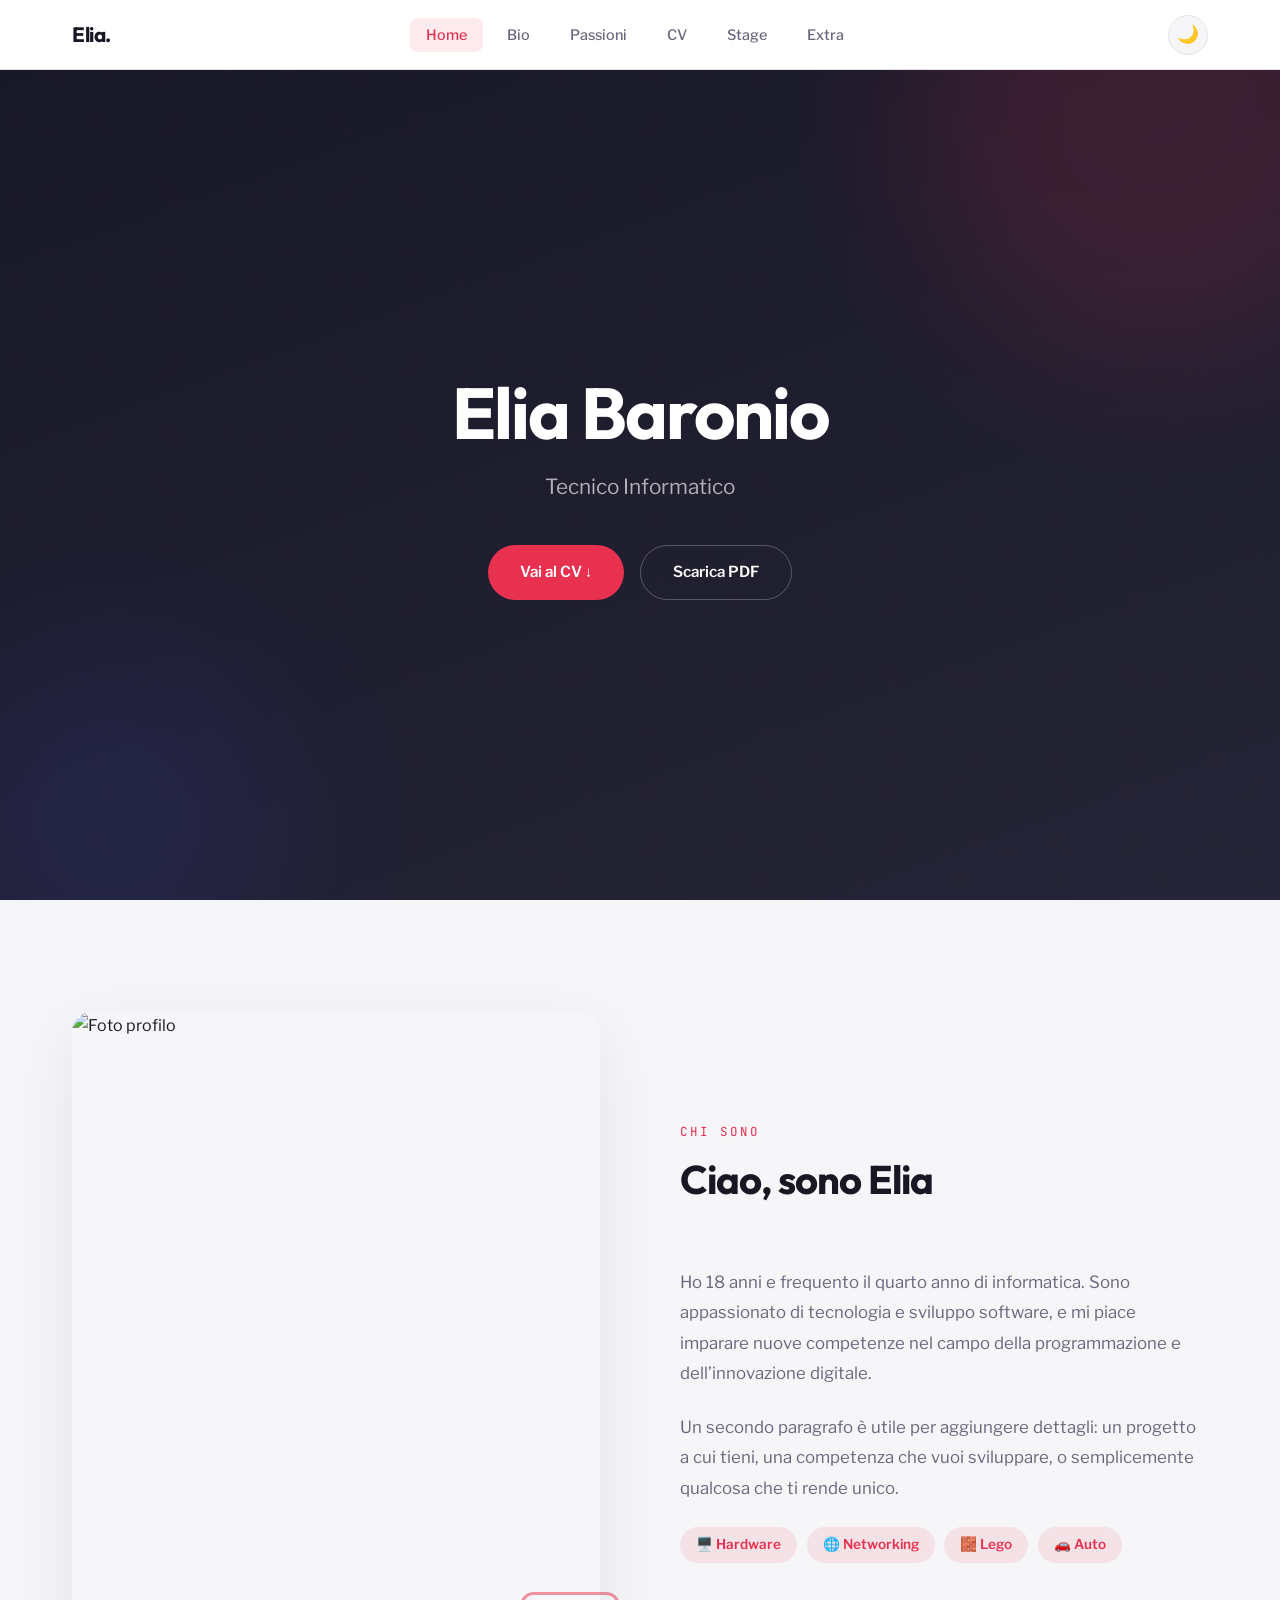
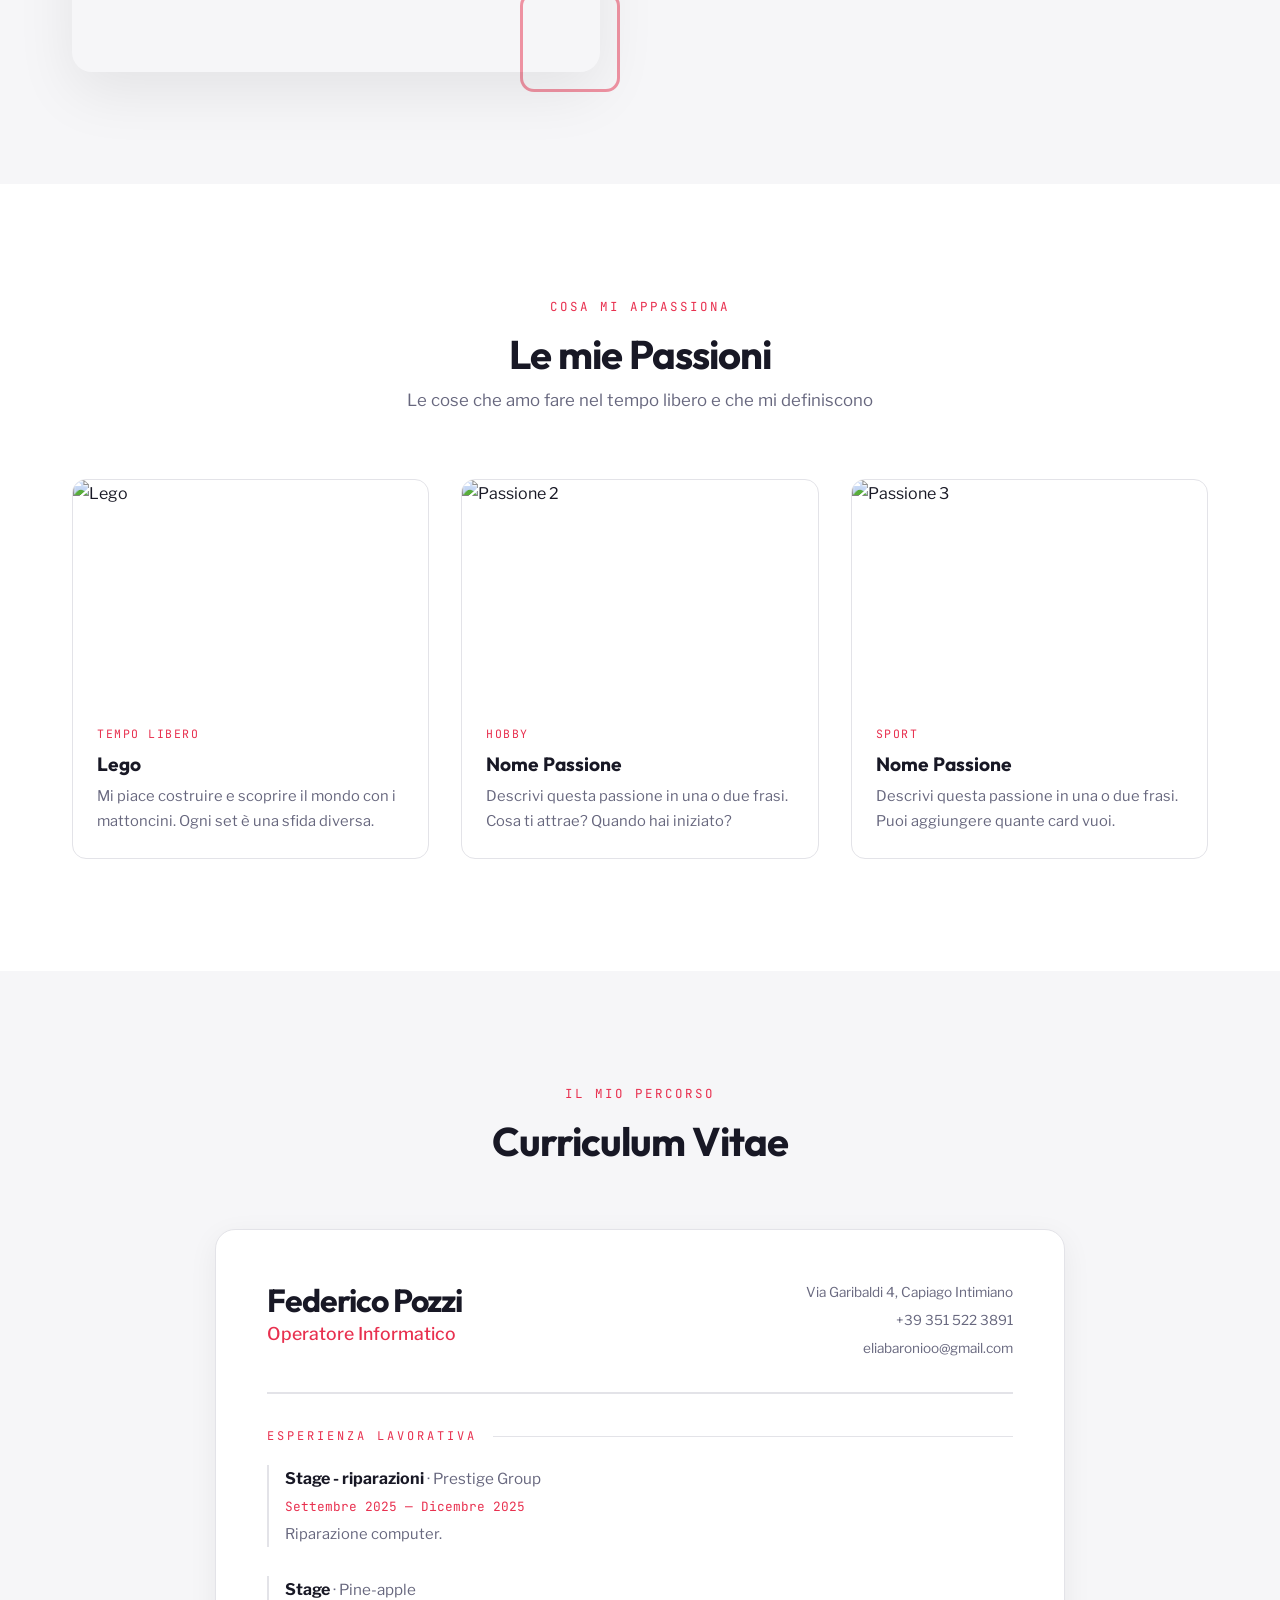
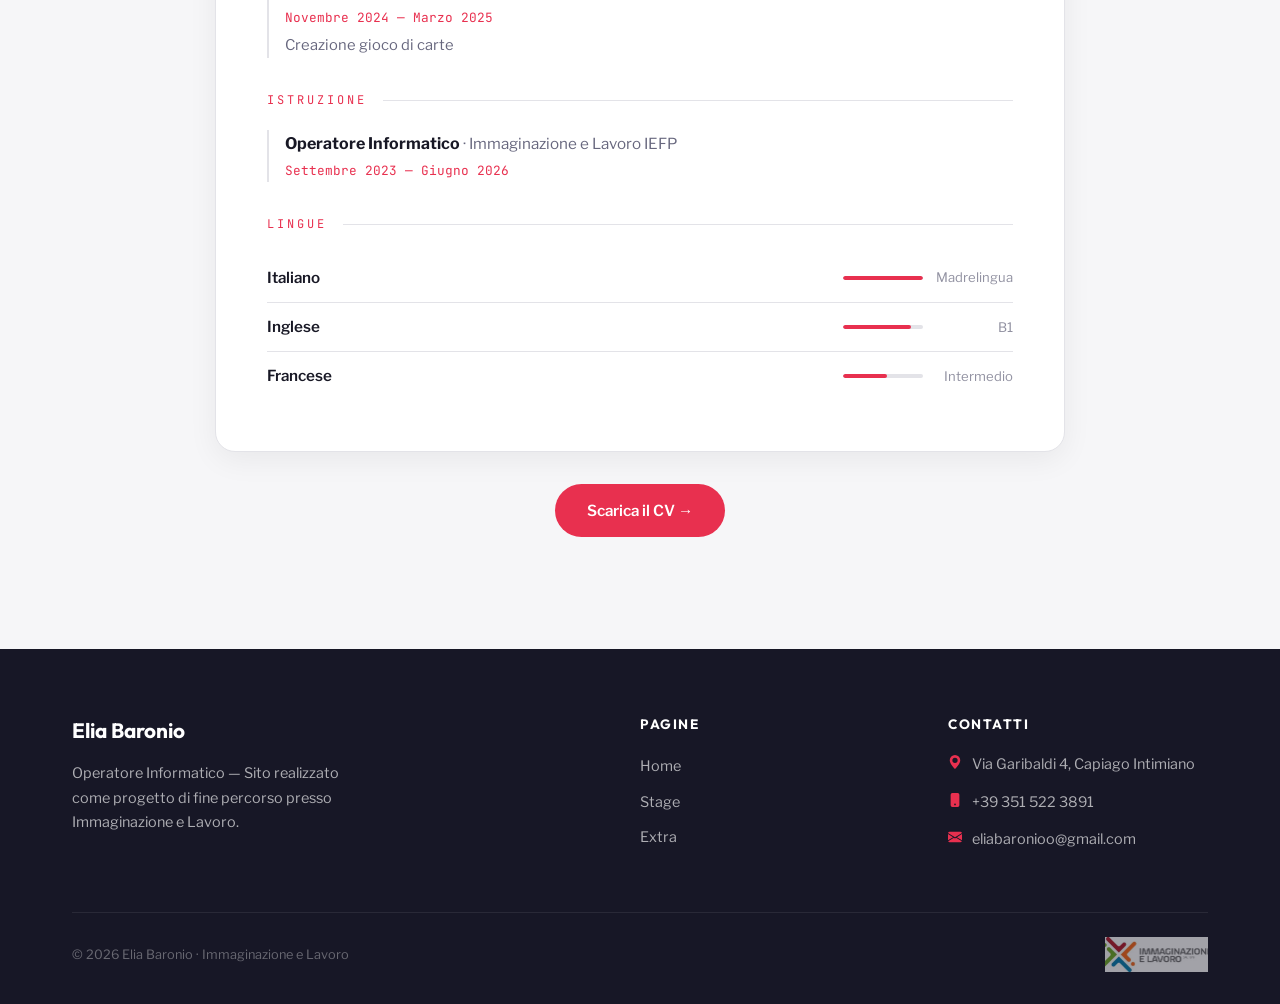
==== commit a99e7917: "Update index.html" ====
--- a/index.html
+++ b/index.html
@@ -83,9 +83,7 @@
                     </div>
                     <!-- MODIFICA: scrivi la tua bio -->
                     <p>
-                        Qui puoi scrivere qualcosa su di te: cosa ti piace dell'informatica, 
-                        come hai scelto questo percorso, e cosa vuoi fare dopo la qualifica. 
-                        Racconta chi sei in modo autentico.
+                        Ho 18 anni e frequento il quarto anno di informatica. Sono appassionato di tecnologia e sviluppo software, e mi piace imparare nuove competenze nel campo della programmazione e dell’innovazione digitale.
                     </p>
                     <p>
                         Un secondo paragrafo è utile per aggiungere dettagli: un progetto 
@@ -204,11 +202,6 @@
                     <span class="cv-entry-date">Settembre 2023 — Giugno 2026</span>
                 </div>
 
-                <div class="cv-entry">
-                    <span class="cv-entry-title">Qualifica altra scuola</span>
-                    <span class="cv-entry-place"> · Nome altra scuola</span>
-                    <span class="cv-entry-date">Settembre anno — Giugno anno</span>
-                </div>
 
                 <!-- Lingue -->
                 <div class="cv-section-title">Lingue</div>
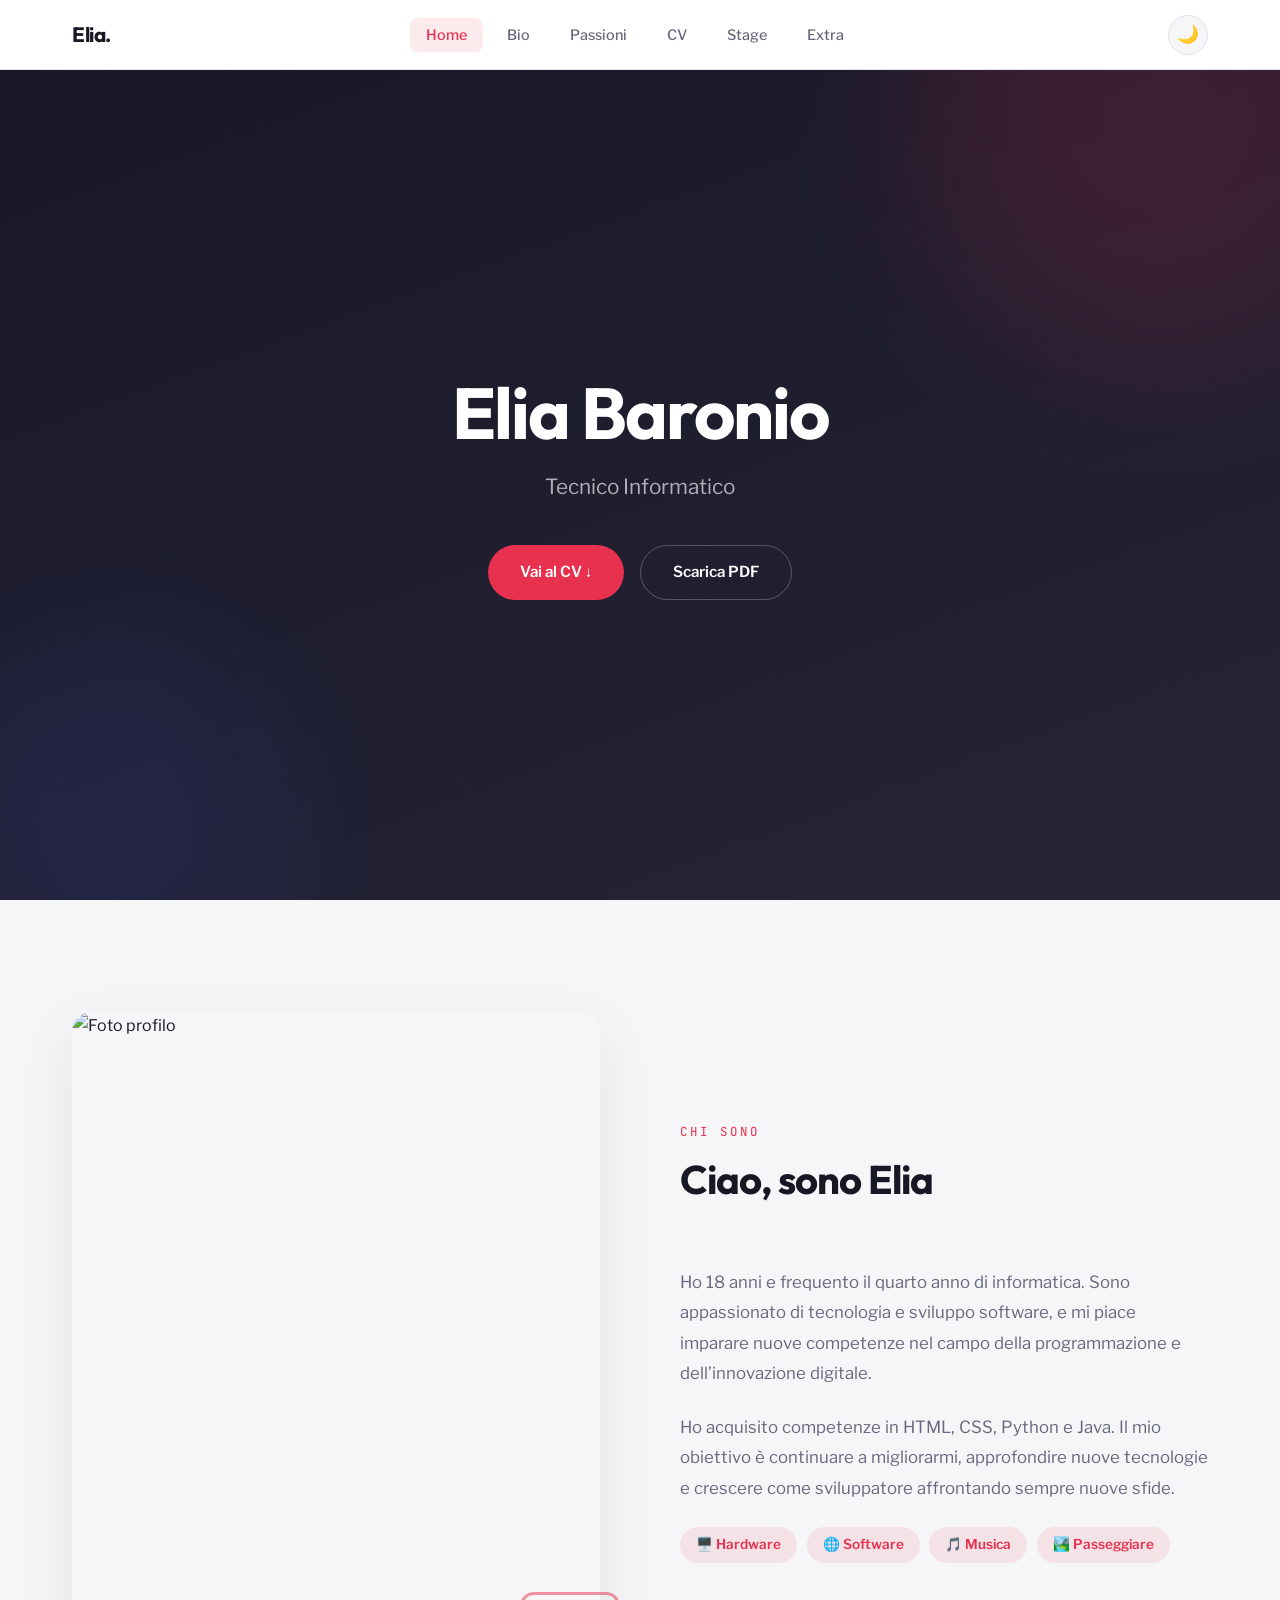
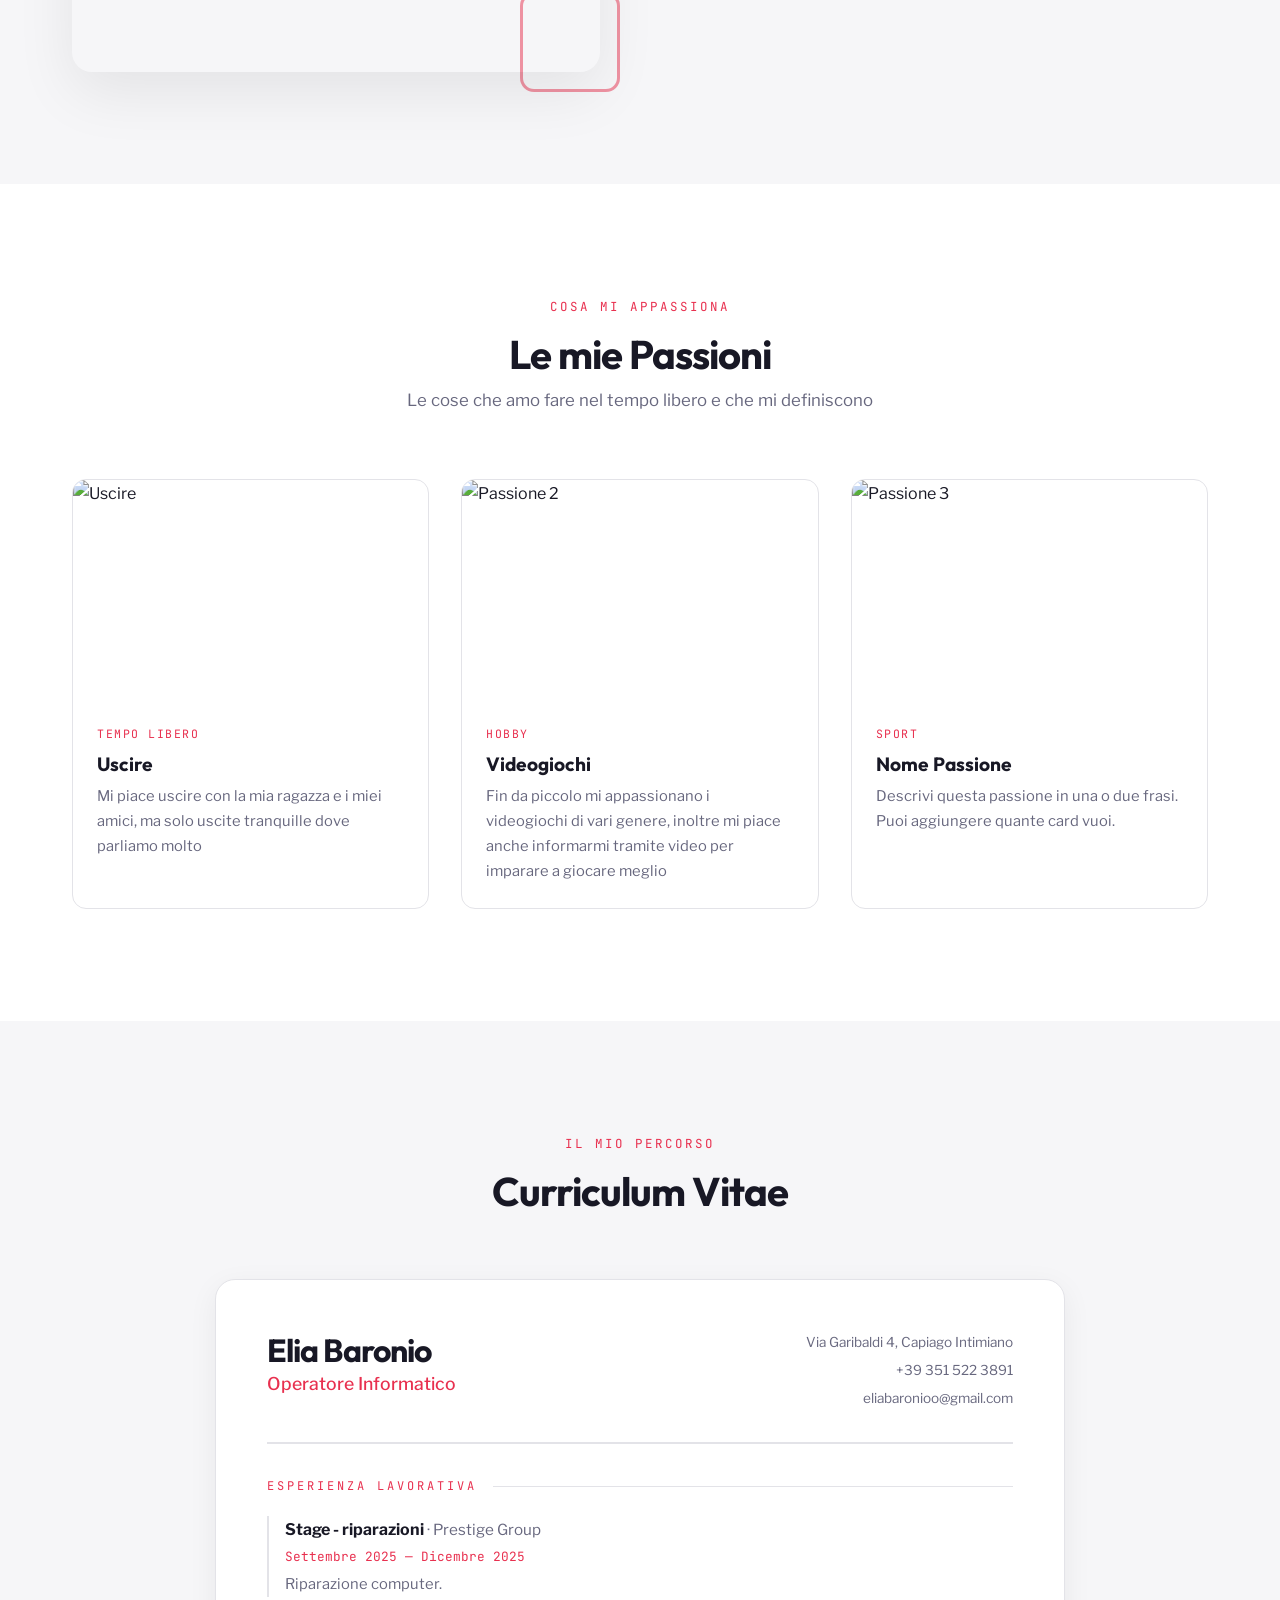
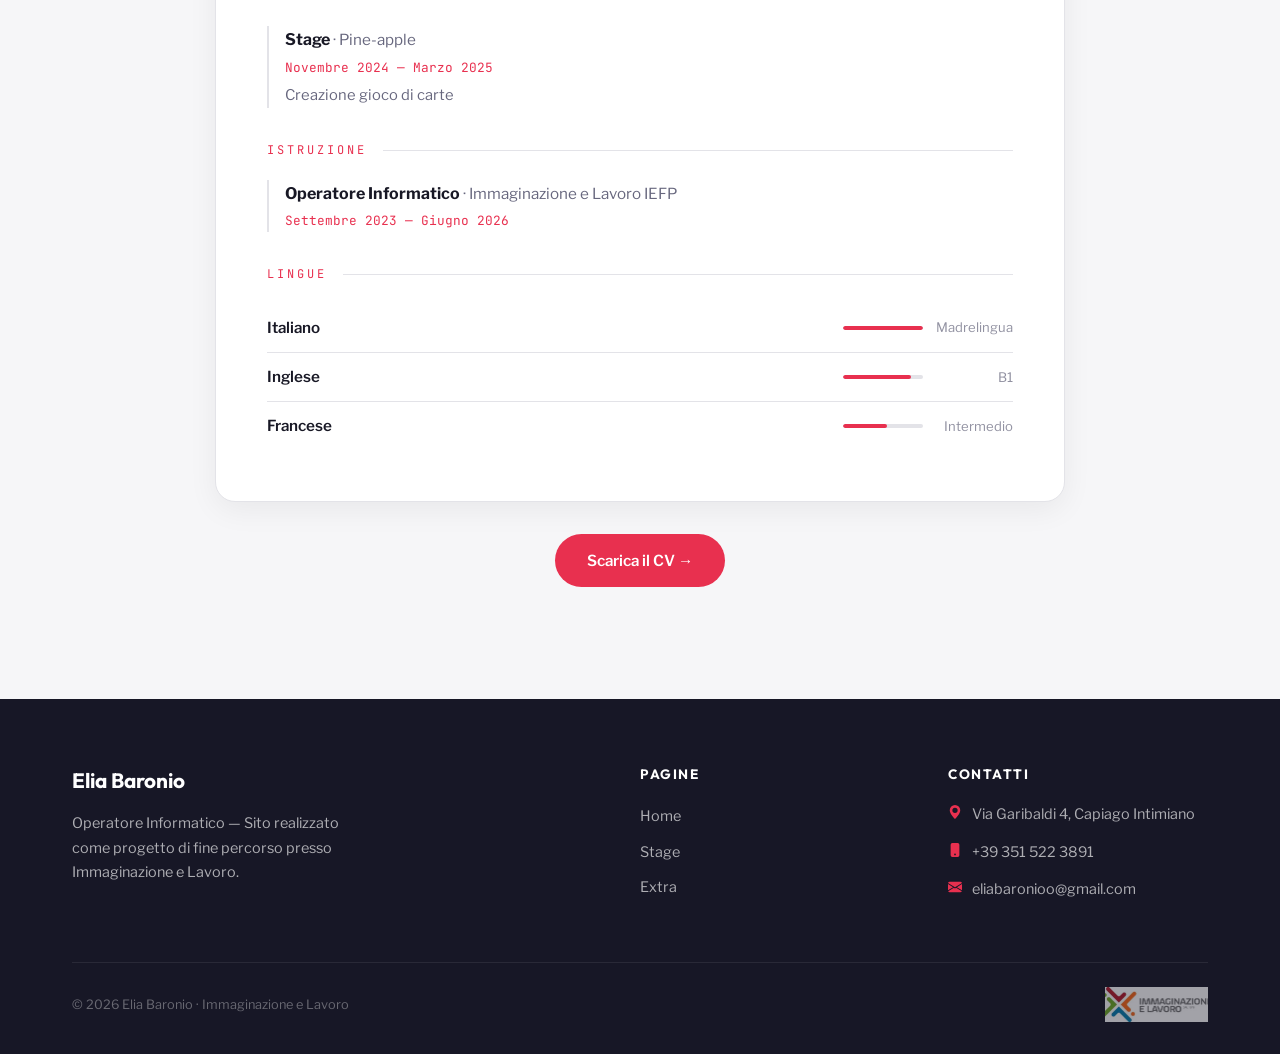
==== commit 2cb36b14: "d" ====
--- a/index.html
+++ b/index.html
@@ -86,16 +86,14 @@
                         Ho 18 anni e frequento il quarto anno di informatica. Sono appassionato di tecnologia e sviluppo software, e mi piace imparare nuove competenze nel campo della programmazione e dell’innovazione digitale.
                     </p>
                     <p>
-                        Un secondo paragrafo è utile per aggiungere dettagli: un progetto 
-                        a cui tieni, una competenza che vuoi sviluppare, o semplicemente 
-                        qualcosa che ti rende unico.
+                        Ho acquisito competenze in HTML, CSS, Python e Java. Il mio obiettivo è continuare a migliorarmi, approfondire nuove tecnologie e crescere come sviluppatore affrontando sempre nuove sfide.
                     </p>
                     <!-- MODIFICA: le tue "etichette" -->
                     <div class="bio-pills">
                         <span class="bio-pill">🖥️ Hardware</span>
-                        <span class="bio-pill">🌐 Networking</span>
-                        <span class="bio-pill">🧱 Lego</span>
-                        <span class="bio-pill">🚗 Auto</span>
+                        <span class="bio-pill">🌐 Software</span>
+                        <span class="bio-pill">🎵 Musica</span>
+                        <span class="bio-pill">🏞️ Passeggiare</span>
                     </div>
                 </div>
             </div>
@@ -116,12 +114,12 @@
                 <!-- MODIFICA: Card 1 — cambia immagine, categoria, titolo e testo -->
                 <div class="passion-card reveal reveal-delay-1">
                     <div class="passion-card-img">
-                        <img src="./img/5006921.png" alt="Lego">
+                        <img src="./img/5006921.png" alt="Uscire">
                     </div>
                     <div class="passion-card-body">
                         <span class="passion-card-tag">Tempo libero</span>
-                        <h3>Lego</h3>
-                        <p>Mi piace costruire e scoprire il mondo con i mattoncini. Ogni set è una sfida diversa.</p>
+                        <h3>Uscire</h3>
+                        <p>Mi piace uscire con la mia ragazza e i miei amici, ma solo uscite tranquille dove parliamo molto</p>
                     </div>
                 </div>
 
@@ -132,8 +130,8 @@
                     </div>
                     <div class="passion-card-body">
                         <span class="passion-card-tag">Hobby</span>
-                        <h3>Nome Passione</h3>
-                        <p>Descrivi questa passione in una o due frasi. Cosa ti attrae? Quando hai iniziato?</p>
+                        <h3>Videogiochi</h3>
+                        <p>Fin da piccolo mi appassionano i videogiochi di vari genere, inoltre mi piace anche informarmi tramite video per imparare a giocare meglio</p>
                     </div>
                 </div>
 
@@ -165,7 +163,7 @@
                 <!-- MODIFICA: intestazione CV -->
                 <div class="cv-header">
                     <div>
-                        <h2 class="cv-name">Federico Pozzi</h2>
+                        <h2 class="cv-name">Elia Baronio</h2>
                         <p class="cv-role">Operatore Informatico</p>
                     </div>
                     <div class="cv-contact-mini">
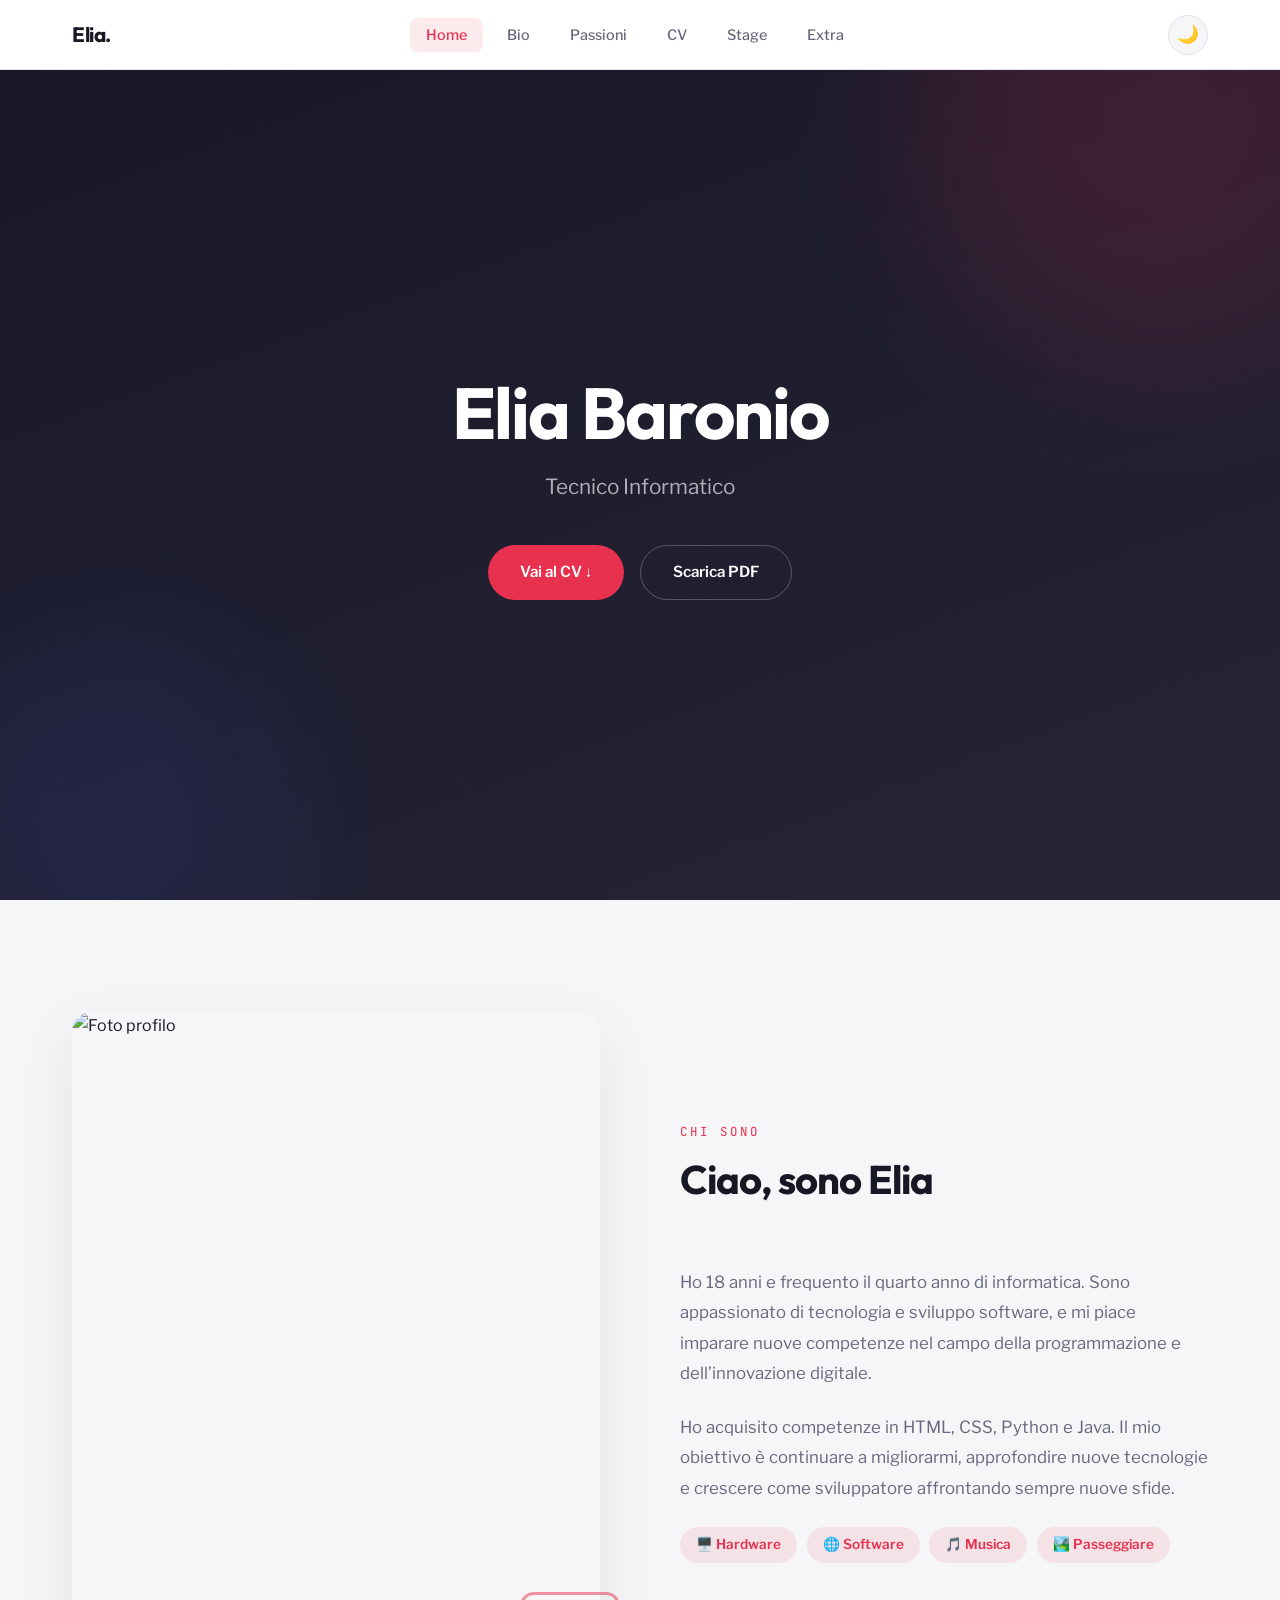
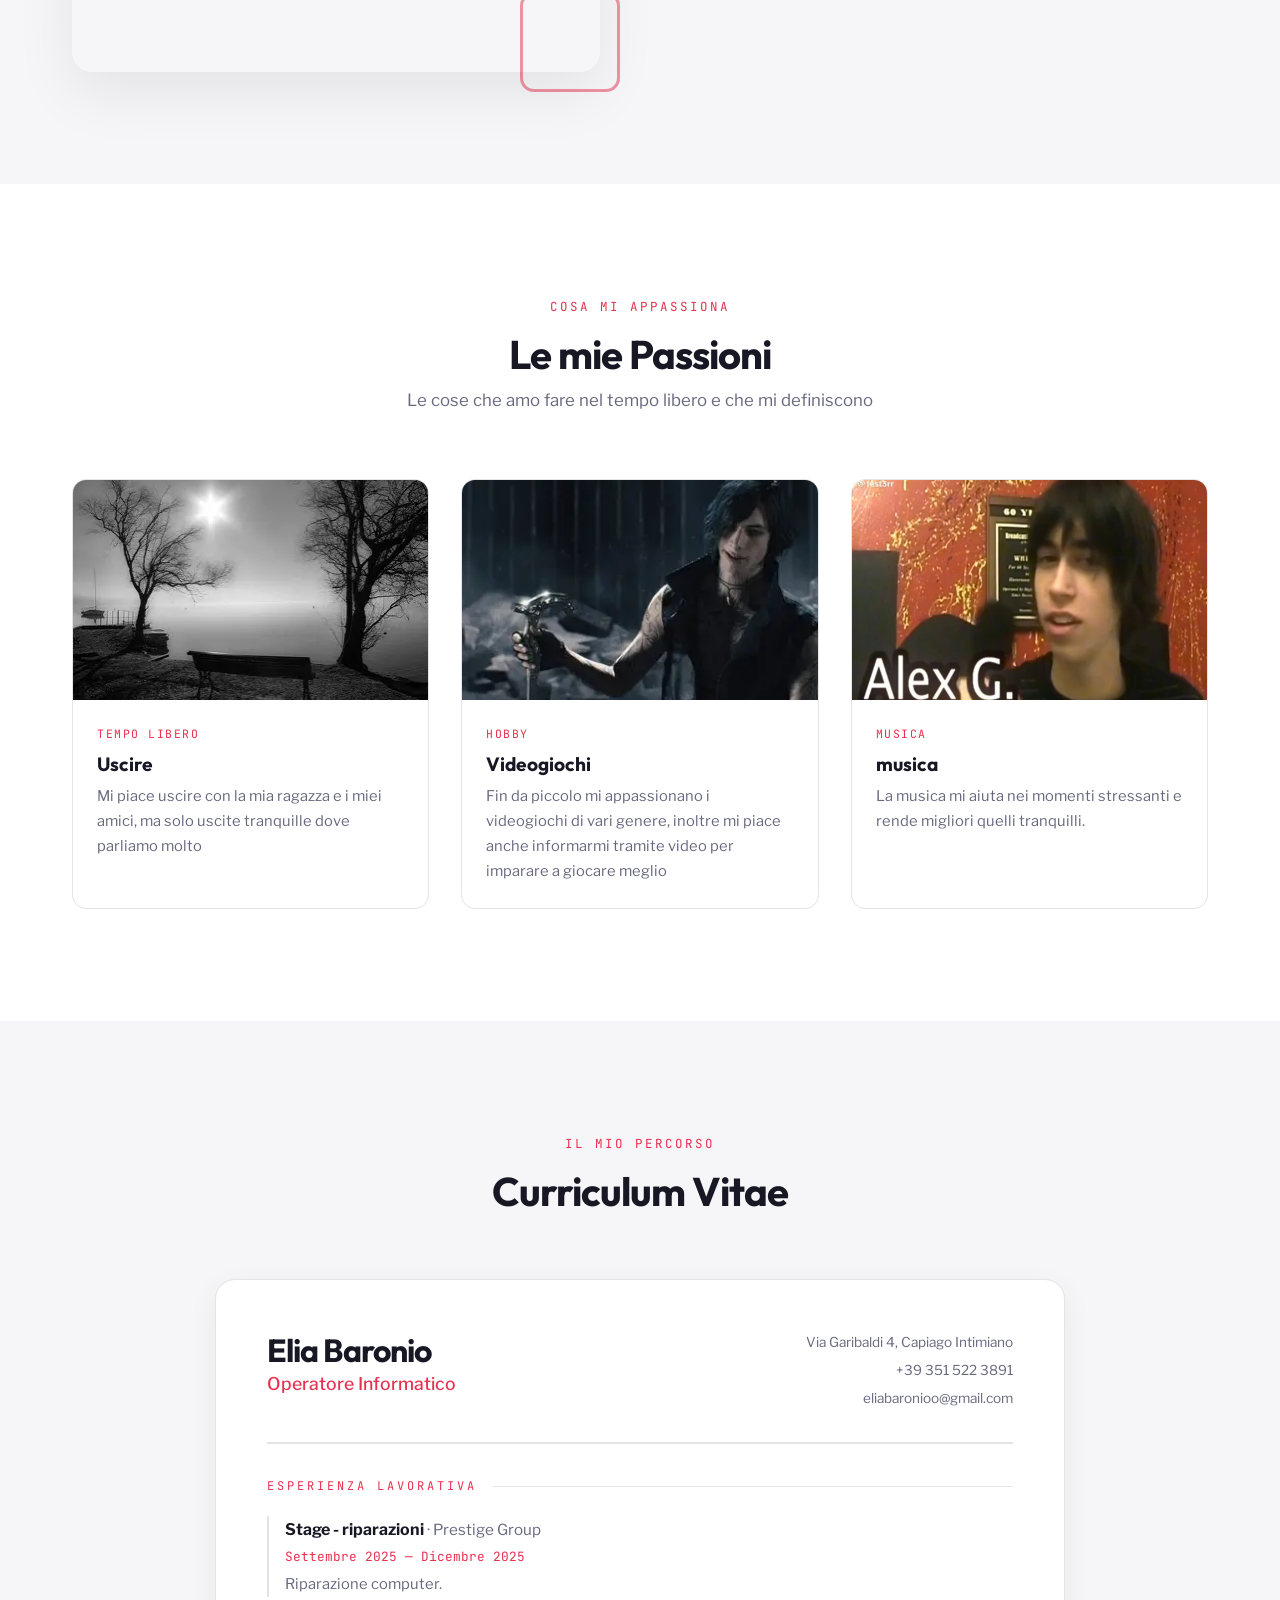
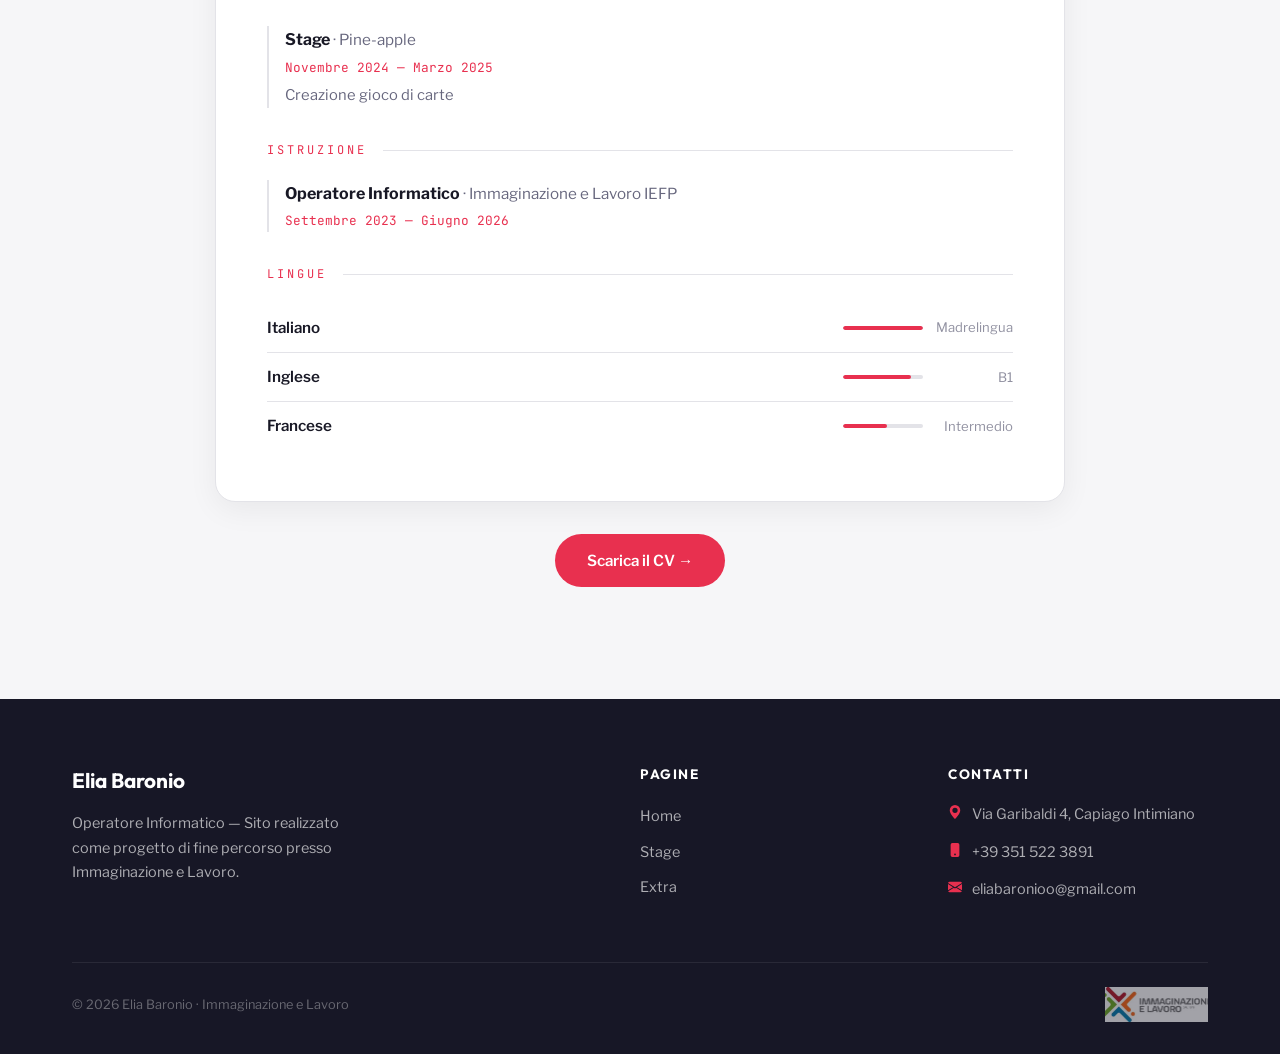
==== commit f31c9f2b: "s" ====
--- a/index.html
+++ b/index.html
@@ -114,7 +114,7 @@
                 <!-- MODIFICA: Card 1 — cambia immagine, categoria, titolo e testo -->
                 <div class="passion-card reveal reveal-delay-1">
                     <div class="passion-card-img">
-                        <img src="./img/5006921.png" alt="Uscire">
+                        <img src="./img/uscire.webp" alt="Uscire">
                     </div>
                     <div class="passion-card-body">
                         <span class="passion-card-tag">Tempo libero</span>
@@ -126,7 +126,7 @@
                 <!-- MODIFICA: Card 2 -->
                 <div class="passion-card reveal reveal-delay-2">
                     <div class="passion-card-img">
-                        <img src="./img/1.png" alt="Passione 2">
+                        <img src="./img/V.webp" alt="Passione 2">
                     </div>
                     <div class="passion-card-body">
                         <span class="passion-card-tag">Hobby</span>
@@ -138,12 +138,12 @@
                 <!-- MODIFICA: Card 3 -->
                 <div class="passion-card reveal reveal-delay-3">
                     <div class="passion-card-img">
-                        <img src="./img/5006921.png" alt="Passione 3">
+                        <img src="./img/alex.jpg" alt="Passione 3">
                     </div>
                     <div class="passion-card-body">
-                        <span class="passion-card-tag">Sport</span>
-                        <h3>Nome Passione</h3>
-                        <p>Descrivi questa passione in una o due frasi. Puoi aggiungere quante card vuoi.</p>
+                        <span class="passion-card-tag">musica</span>
+                        <h3>musica</h3>
+                        <p>La musica mi aiuta nei momenti stressanti e rende migliori quelli tranquilli.</p>
                     </div>
                 </div>
 
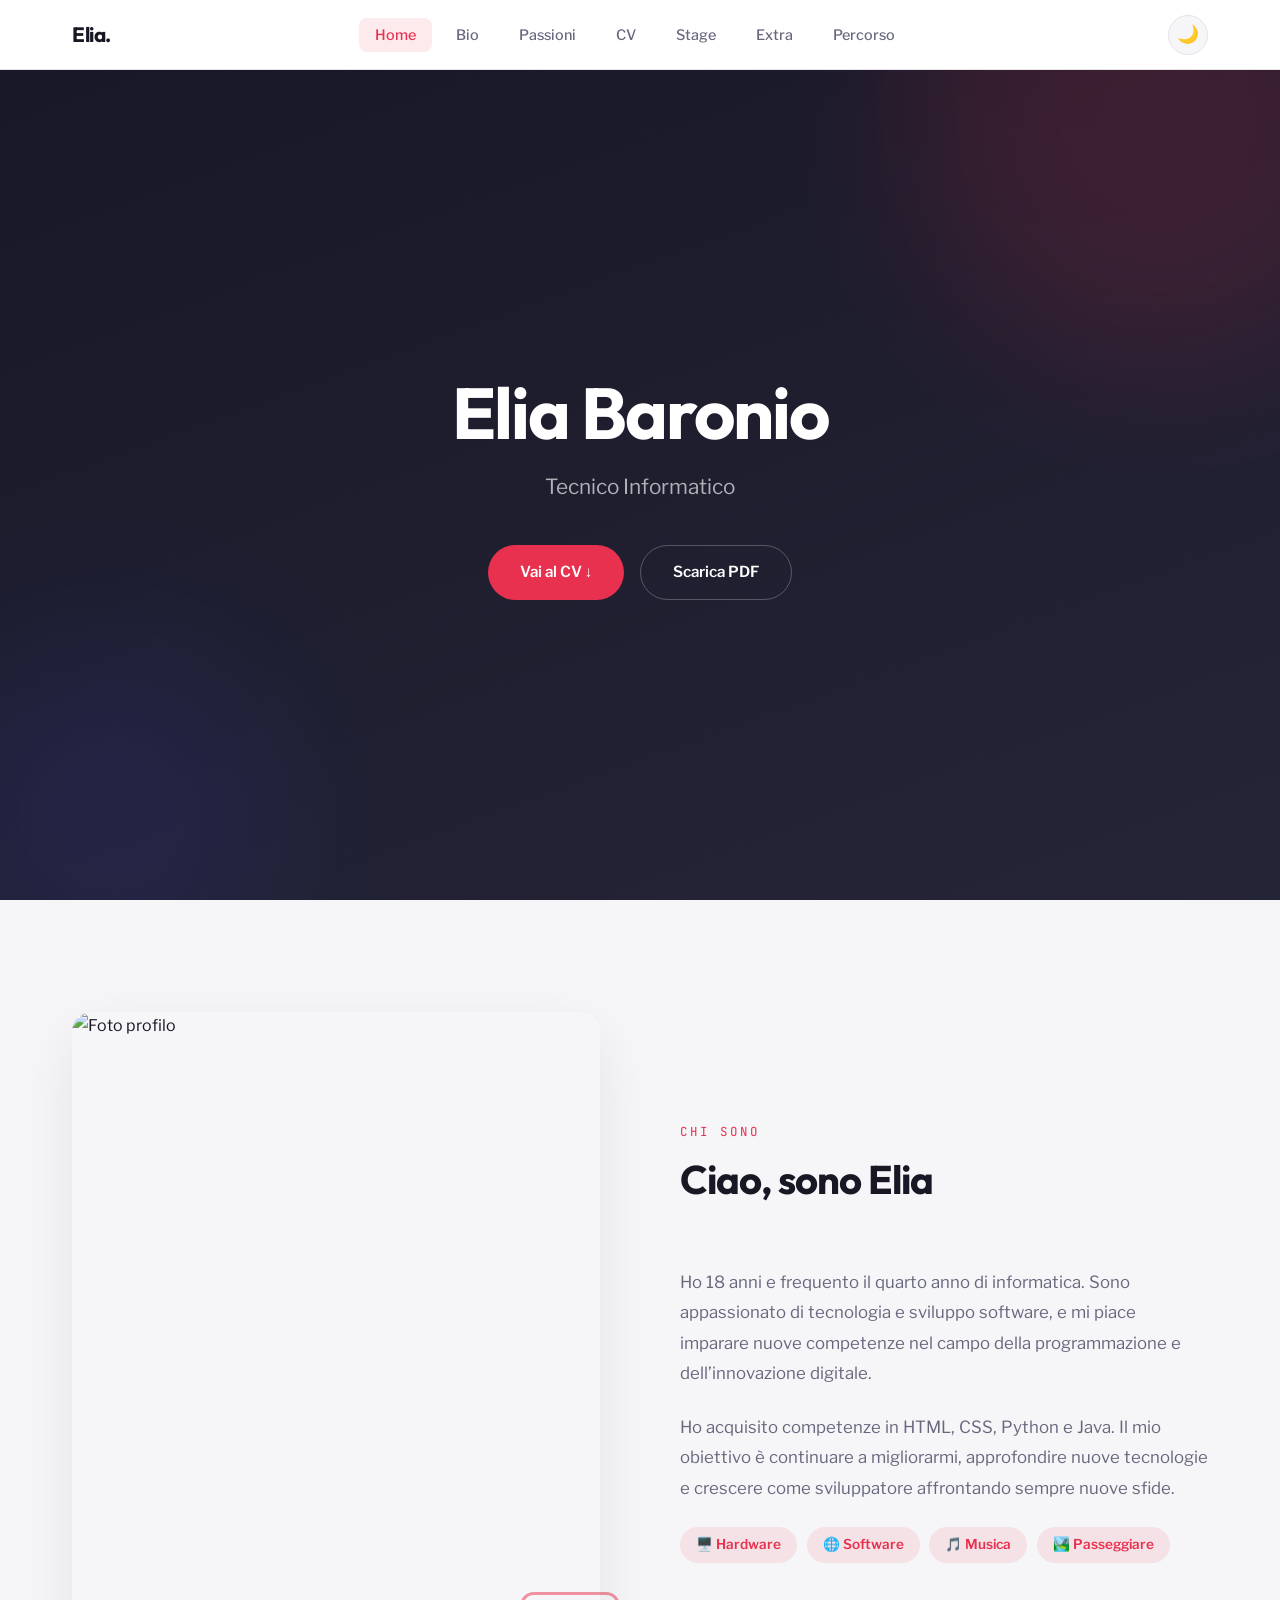
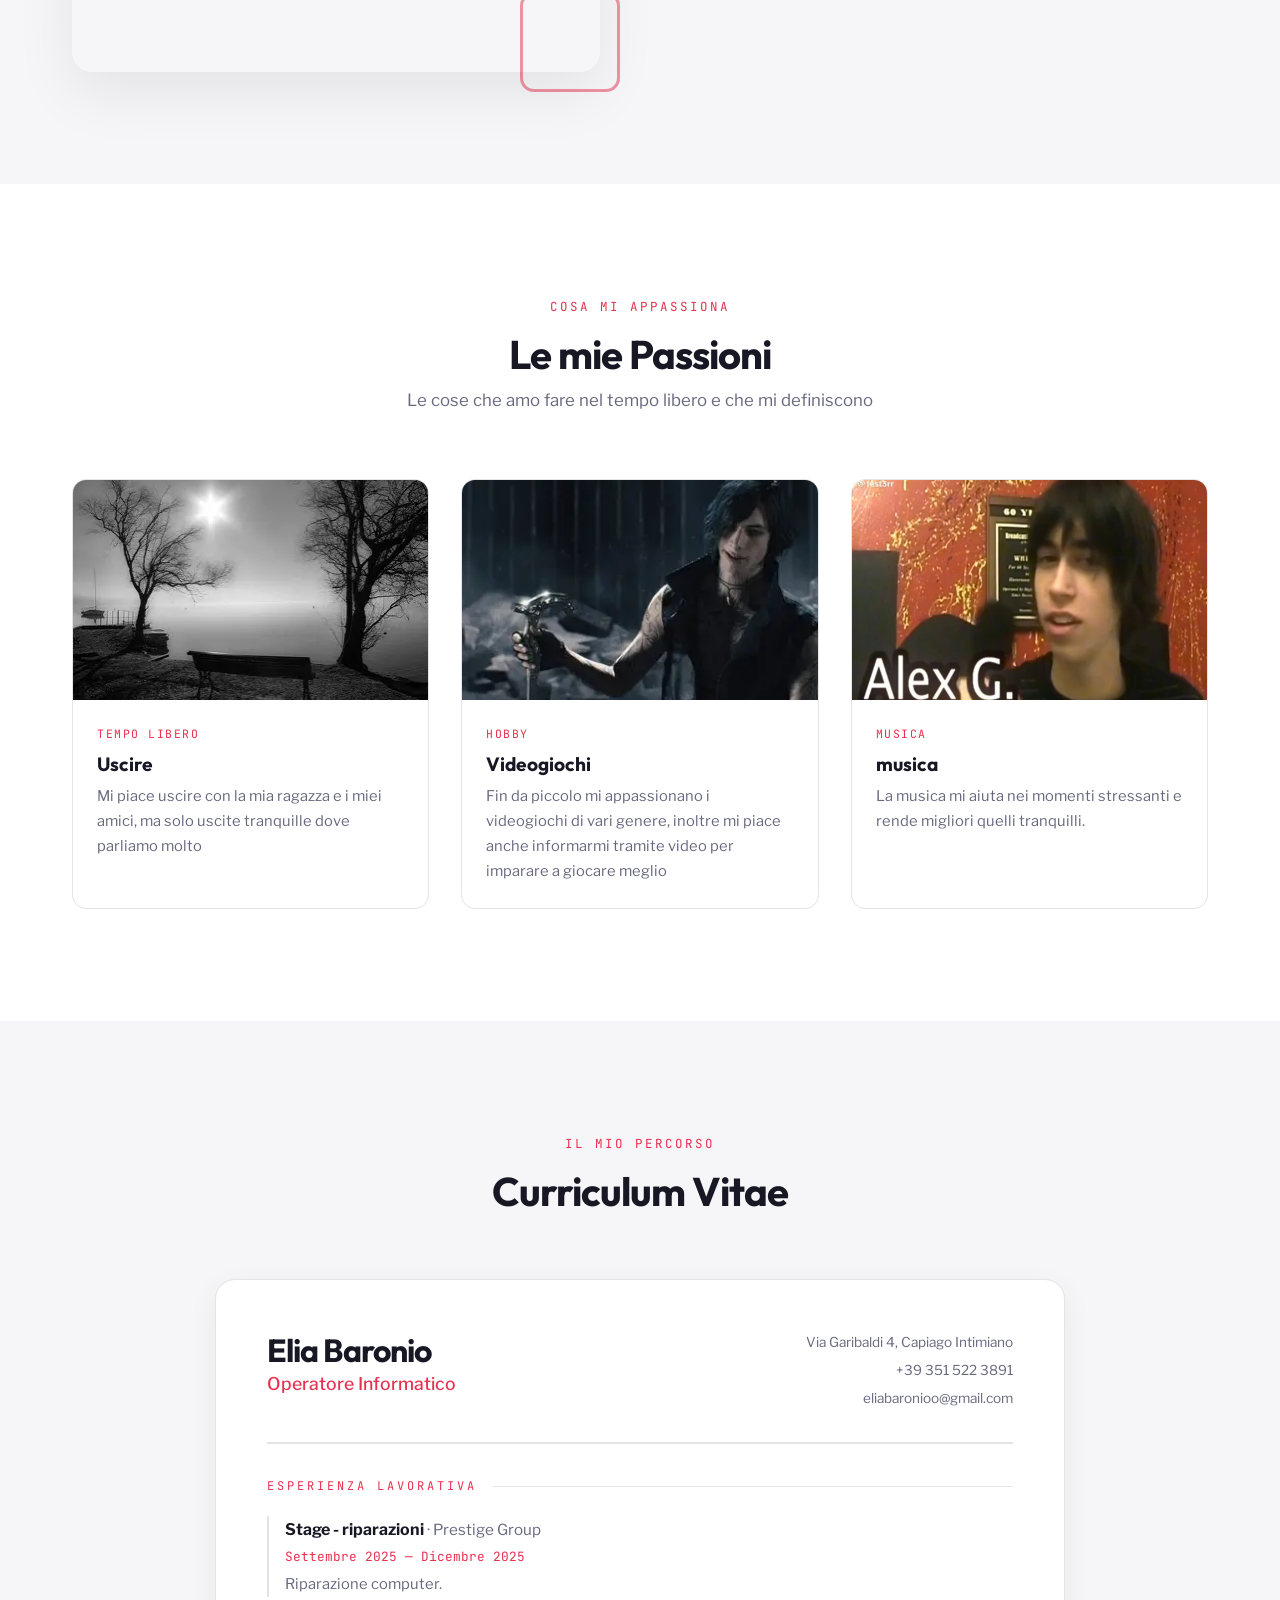
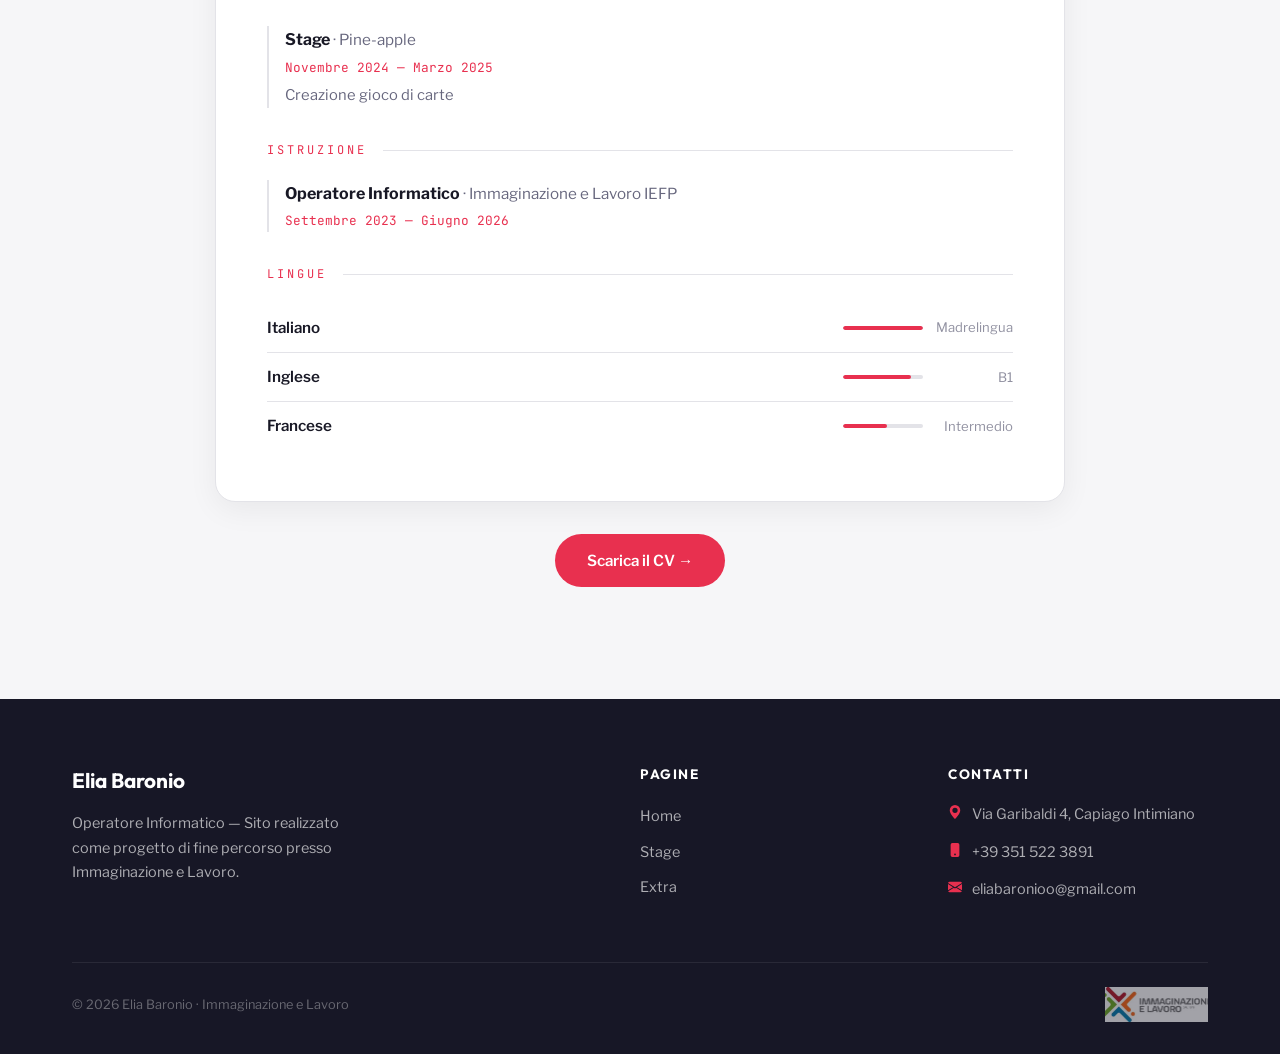
==== commit e2f4822c: "a" ====
--- a/index.html
+++ b/index.html
@@ -43,6 +43,7 @@
                 <li><a href="#cv">CV</a></li>
                 <li><a href="./stage.html">Stage</a></li>
                 <li><a href="./extra.html">Extra</a></li>
+                <li><a href="./perscorso.html">Percorso</a></li>
             </ul>
 
             <button class="theme-toggle" id="themeToggle" aria-label="Cambia tema">🌙</button>
@@ -73,7 +74,7 @@
                 <div class="bio-image reveal-left">
                     <div class="bio-image-frame">
                         <!-- MODIFICA: sostituisci con la tua foto (./img/foto.jpg) -->
-                        <img src="https://placehold.co/500x625/1a1a2e/e94560?text=La+tua+foto" alt="Foto profilo">
+                        <img src="./img/ELIA.jpg" alt="Foto profilo">
                     </div>
                 </div>
                 <div class="bio-text-area reveal-right">
